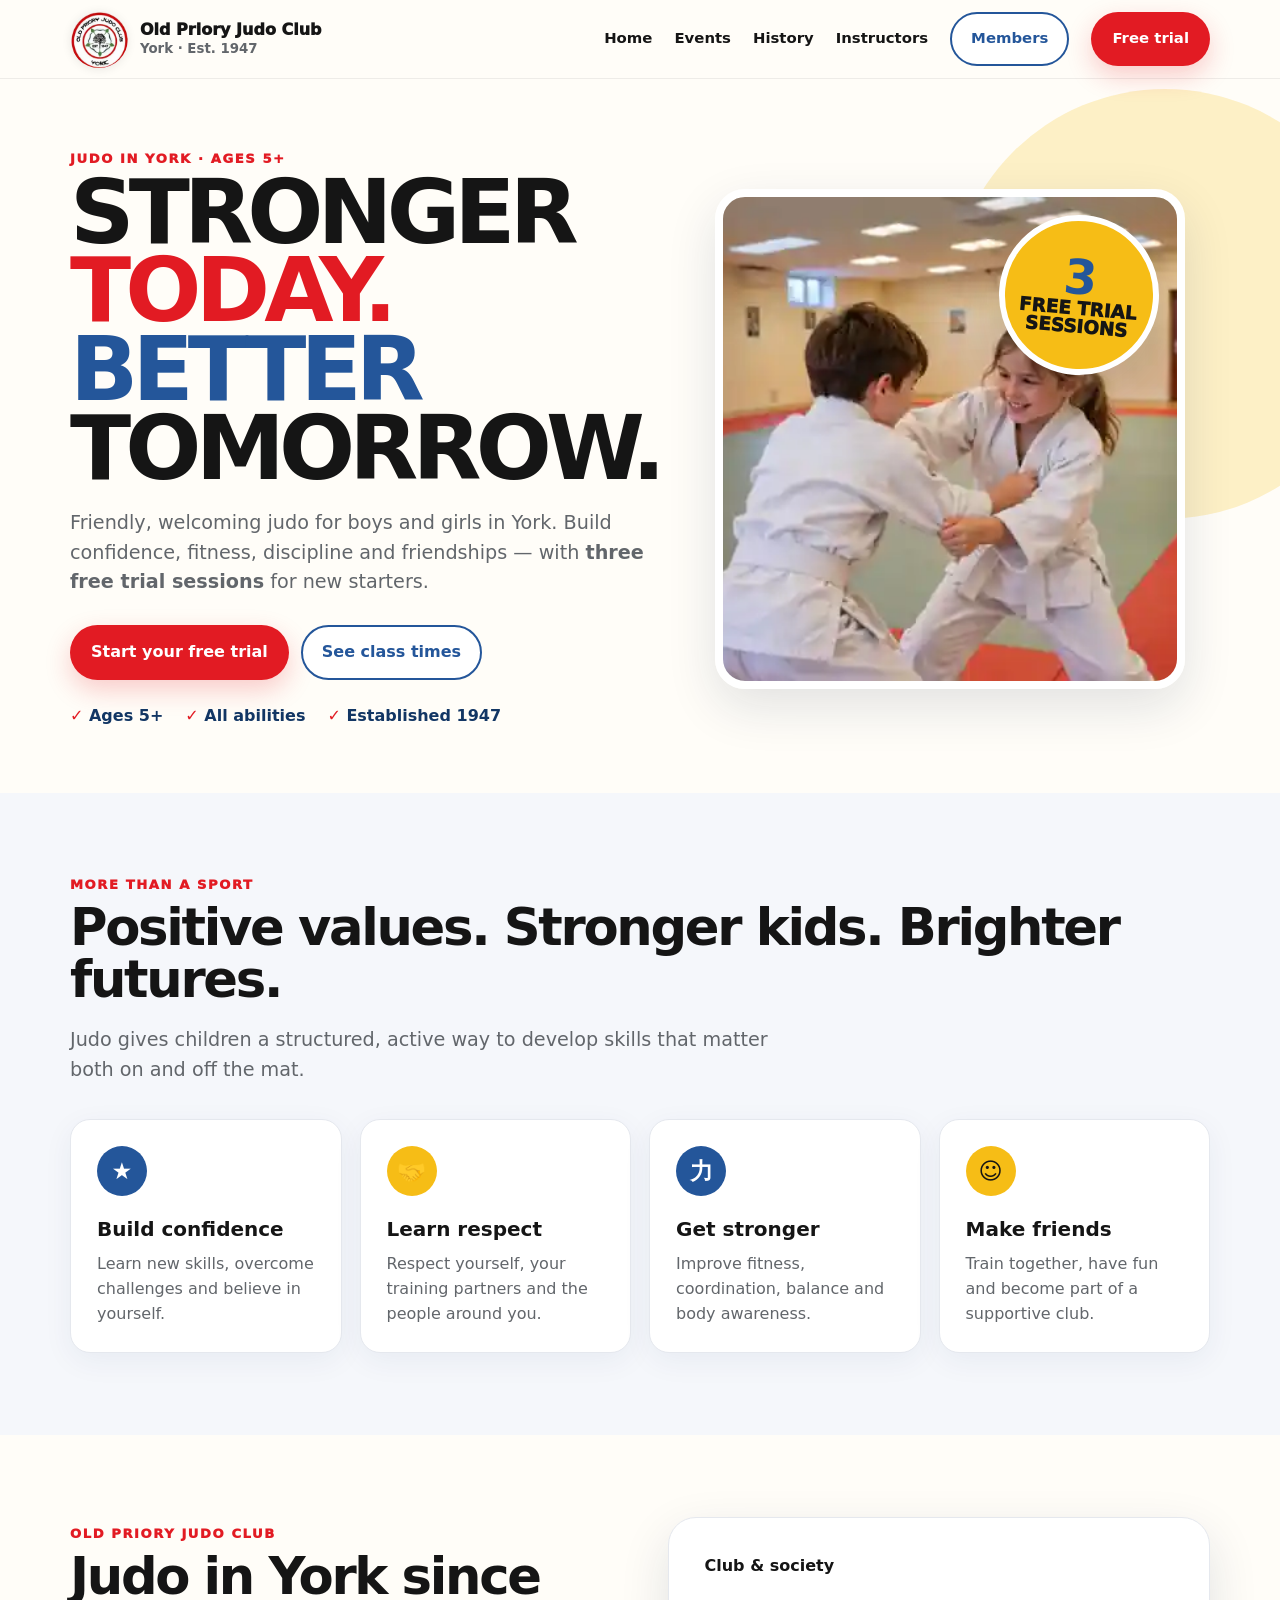
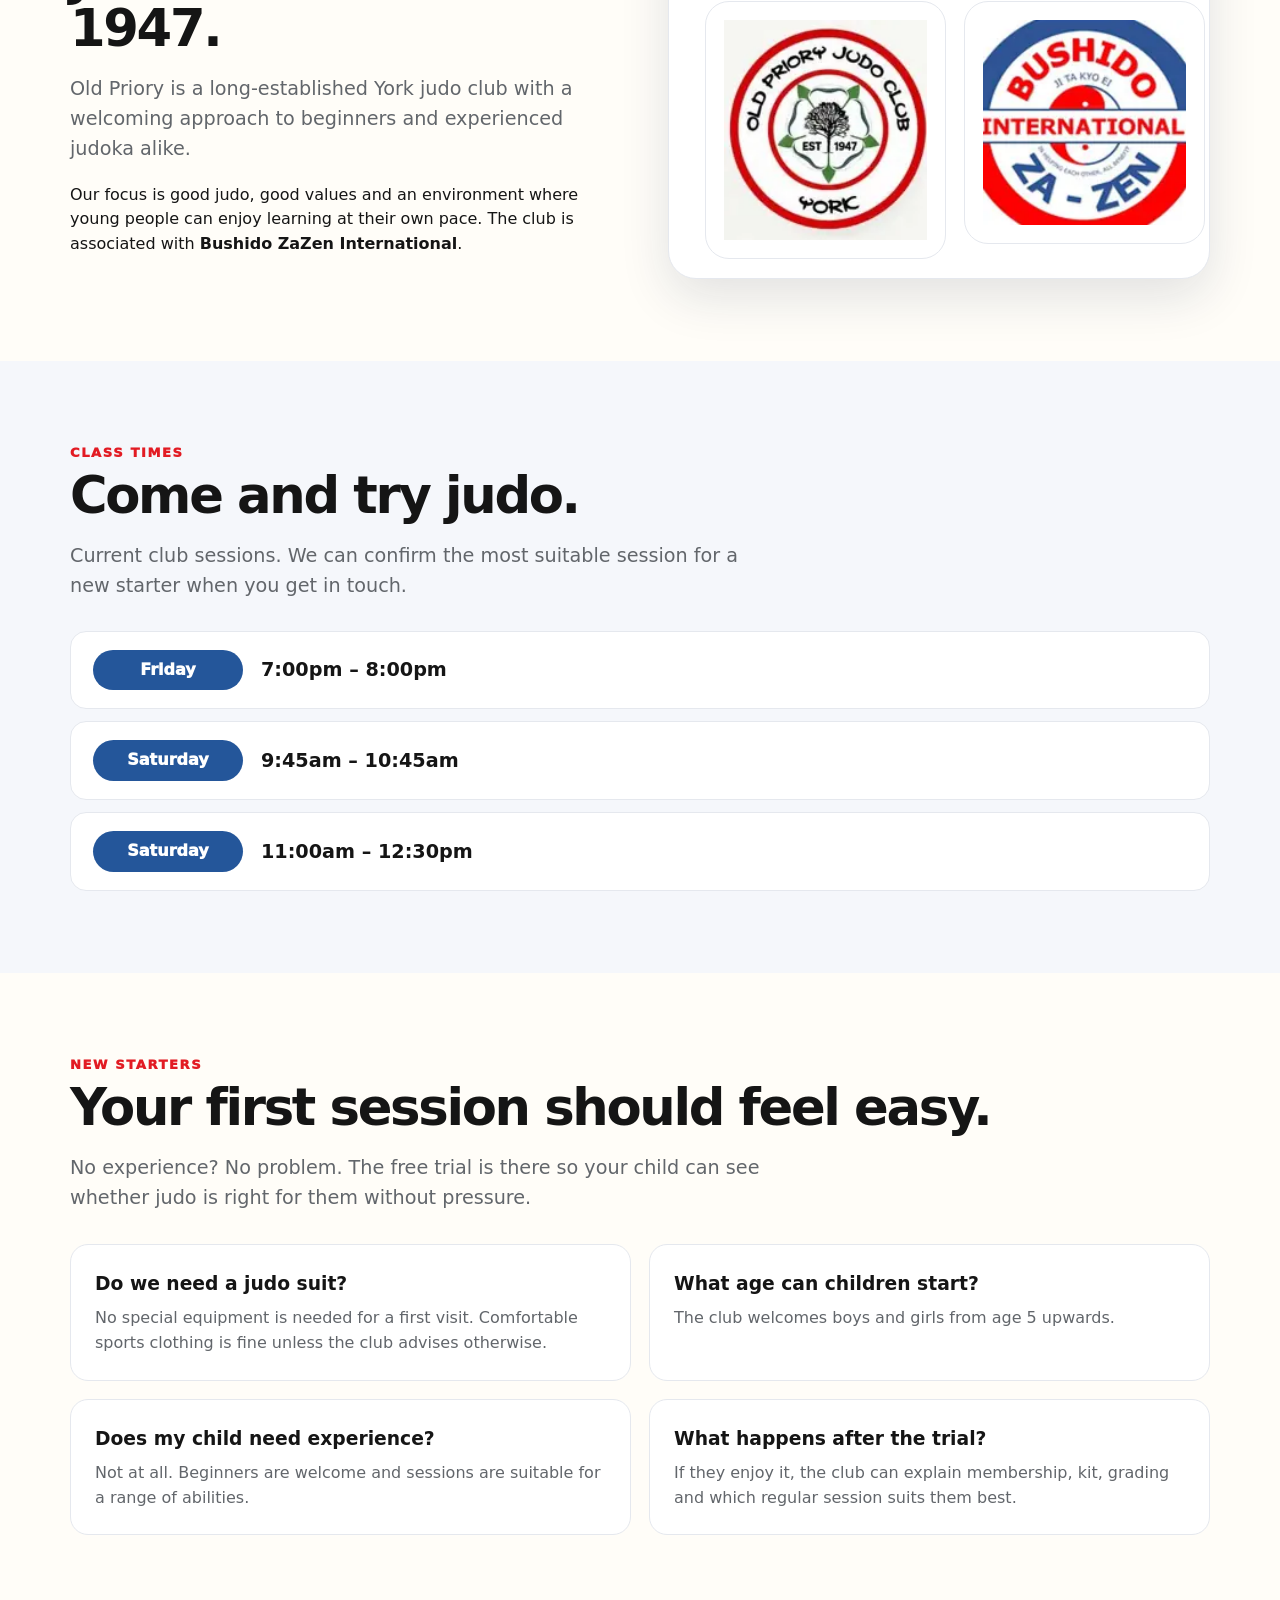
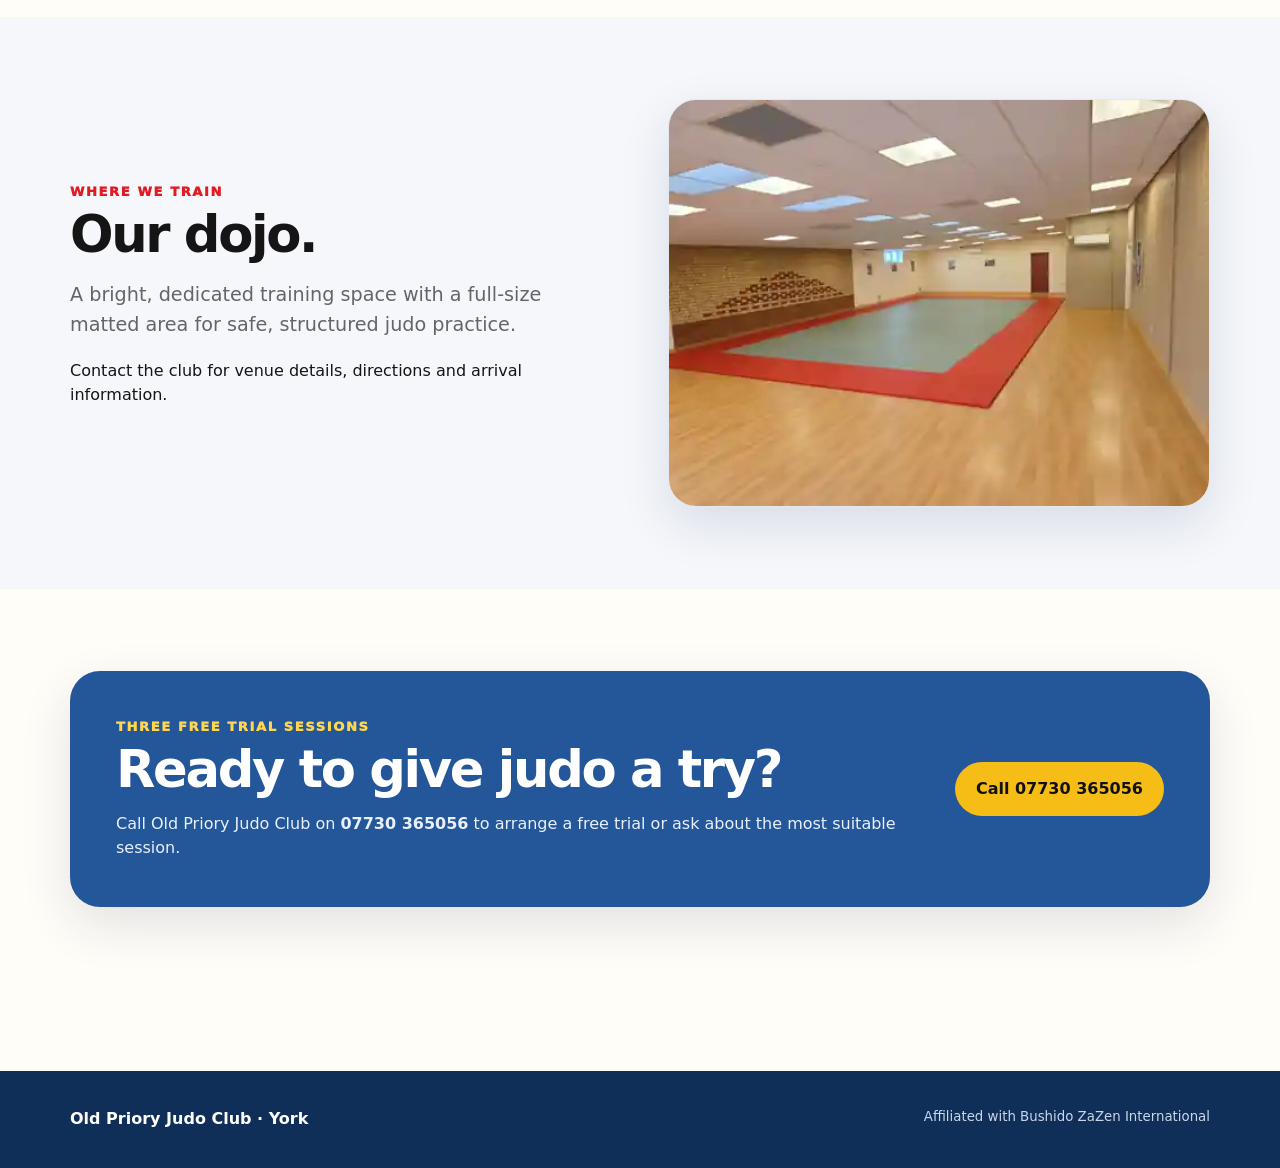
==== index.html @ c2abf25f "Add Members link to site navigation" ====
<!doctype html>
<!-- UAT build trigger -->
<html lang="en">
<head>
  <meta charset="utf-8">
  <meta name="viewport" content="width=device-width,initial-scale=1">
  <title>Old Priory Judo Club York</title>
  <meta name="description" content="Old Priory Judo Club in York. Friendly judo for boys and girls aged 5+, with three free trial sessions for new starters.">
  <link rel="stylesheet" href="assets/site.css">
</head>
<body>
  <nav class="nav">
    <div class="container nav-inner">
      <a class="brand" href="/"><span class="mark"><img src="assets/old-priory-logo.webp" alt="Old Priory Judo Club logo"></span><span>Old Priory Judo Club<small>York · Est. 1947</small></span></a>
      <button class="menu-toggle" type="button" aria-expanded="false" aria-controls="site-menu" aria-label="Open navigation">
        <span></span><span></span><span></span>
      </button>
      <div class="links" id="site-menu">
        <a class="nav-link" href="/">Home</a>
        <a class="nav-link" href="/events.html">Events</a>
        <a class="nav-link" href="/history.html">History</a>
        <a class="nav-link" href="/instructors.html">Instructors</a>
        <a class="btn ghost" href="/members">Members</a>
        <a class="btn red" href="/#contact">Free trial</a>
      </div>
    </div>
  </nav>

  <main id="top">
    <section class="hero">
      <div class="container hero-grid">
        <div>
          <div class="eyebrow">Judo in York · Ages 5+</div>
          <h1>Stronger <span class="red">today.</span><br><span class="blue">Better</span> tomorrow.</h1>
          <p class="lead">Friendly, welcoming judo for boys and girls in York. Build confidence, fitness, discipline and friendships — with <strong>three free trial sessions</strong> for new starters.</p>
          <div class="actions"><a class="btn red" href="/#contact">Start your free trial</a><a class="btn ghost" href="/#classes">See class times</a></div>
          <div class="trust"><span><b>✓</b> Ages 5+</span><span><b>✓</b> All abilities</span><span><b>✓</b> Established 1947</span></div>
        </div>
        <div class="hero-art" role="img" aria-label="Children practising judo in a dojo">
          <div class="free"><div><strong>3</strong><span>FREE TRIAL<br>SESSIONS</span></div></div>
          <div class="judoka one"></div><div class="judoka two"></div><div class="mat"></div>
        </div>
      </div>
    </section>

    <section class="section alt" id="why">
      <div class="container">
        <div class="eyebrow">More than a sport</div><h2>Positive values. Stronger kids. Brighter futures.</h2>
        <p class="lead">Judo gives children a structured, active way to develop skills that matter both on and off the mat.</p>
        <div class="cards">
          <article class="card"><div class="icon">★</div><h3>Build confidence</h3><p>Learn new skills, overcome challenges and believe in yourself.</p></article>
          <article class="card"><div class="icon">🤝</div><h3>Learn respect</h3><p>Respect yourself, your training partners and the people around you.</p></article>
          <article class="card"><div class="icon">力</div><h3>Get stronger</h3><p>Improve fitness, coordination, balance and body awareness.</p></article>
          <article class="card"><div class="icon">☺</div><h3>Make friends</h3><p>Train together, have fun and become part of a supportive club.</p></article>
        </div>
      </div>
    </section>

    <section class="section" id="about">
      <div class="container split">
        <div>
          <div class="eyebrow">Old Priory Judo Club</div><h2>Judo in York since 1947.</h2>
          <p class="lead">Old Priory is a long-established York judo club with a welcoming approach to beginners and experienced judoka alike.</p>
          <p>Our focus is good judo, good values and an environment where young people can enjoy learning at their own pace. The club is associated with <strong>Bushido ZaZen International</strong>.</p>
        </div>
        <div class="brand-panel">
          <strong>Club & society</strong>
          <div class="logo-pair"><div class="logo-card"><img src="assets/old-priory-logo.webp" alt="Old Priory Judo Club logo"></div><div class="logo-card"><img src="assets/bushido-logo.webp" alt="Bushido ZaZen International logo"></div></div>
        </div>
      </div>
    </section>

    <section class="section alt" id="classes">
      <div class="container">
        <div class="eyebrow">Class times</div><h2>Come and try judo.</h2>
        <p class="lead">Current club sessions. We can confirm the most suitable session for a new starter when you get in touch.</p>
        <div class="timetable">
          <div class="row"><div class="day">Friday</div><div class="time">7:00pm – 8:00pm</div></div>
          <div class="row"><div class="day">Saturday</div><div class="time">9:45am – 10:45am</div></div>
          <div class="row"><div class="day">Saturday</div><div class="time">11:00am – 12:30pm</div></div>
        </div>
      </div>
    </section>

    <section class="section" id="new">
      <div class="container">
        <div class="eyebrow">New starters</div><h2>Your first session should feel easy.</h2>
        <p class="lead">No experience? No problem. The free trial is there so your child can see whether judo is right for them without pressure.</p>
        <div class="faq">
          <article><h3>Do we need a judo suit?</h3><p>No special equipment is needed for a first visit. Comfortable sports clothing is fine unless the club advises otherwise.</p></article>
          <article><h3>What age can children start?</h3><p>The club welcomes boys and girls from age 5 upwards.</p></article>
          <article><h3>Does my child need experience?</h3><p>Not at all. Beginners are welcome and sessions are suitable for a range of abilities.</p></article>
          <article><h3>What happens after the trial?</h3><p>If they enjoy it, the club can explain membership, kit, grading and which regular session suits them best.</p></article>
        </div>
      </div>
    </section>

    <section class="section alt" id="venue">
      <div class="container split">
        <div>
          <div class="eyebrow">Where we train</div>
          <h2>Our dojo.</h2>
          <p class="lead">A bright, dedicated training space with a full-size matted area for safe, structured judo practice.</p>
          <p>Contact the club for venue details, directions and arrival information.</p>
        </div>
        <div class="brand-panel" style="padding:0;overflow:hidden">
          <img src="assets/dojo-empty.webp" alt="Old Priory Judo Club dojo" style="width:100%;display:block;aspect-ratio:4/3;object-fit:cover">
        </div>
      </div>
    </section>

    <section class="section" id="contact">
      <div class="container">
        <div class="cta">
          <div><div class="eyebrow" style="color:#ffd64e">Three free trial sessions</div><h2 style="margin-top:.35rem">Ready to give judo a try?</h2><p>Call Old Priory Judo Club on <strong>07730 365056</strong> to arrange a free trial or ask about the most suitable session.</p></div>
          <a class="btn" href="tel:07730365056">Call 07730 365056</a>
        </div>
      </div>
    </section>
  </main>

  <footer><div class="container foot"><strong>Old Priory Judo Club · York</strong><small>Affiliated with Bushido ZaZen International</small></div></footer>
  <script src="assets/site.js"></script>
</body>
</html>
---- assets/site.css ----
:root{
      --red:#e21b23;--blue:#24569a;--yellow:#f6bd16;--ink:#151515;
      --muted:#62666b;--paper:#fffdf8;--soft:#f5f7fb;--line:#e5e8ee;
      --shadow:0 18px 50px rgba(15,34,65,.12);--radius:24px
    }
    *{box-sizing:border-box} html{scroll-behavior:smooth}
    body{margin:0;font-family:Inter,ui-sans-serif,system-ui,-apple-system,BlinkMacSystemFont,"Segoe UI",sans-serif;background:var(--paper);color:var(--ink);line-height:1.55}
    a{color:inherit;text-decoration:none}.container{width:min(1140px,calc(100% - 36px));margin:auto}
    .nav{position:sticky;top:0;z-index:50;background:rgba(255,253,248,.94);backdrop-filter:blur(12px);border-bottom:1px solid rgba(20,20,20,.07)}
    .nav-inner{min-height:78px;display:flex;align-items:center;justify-content:space-between;gap:20px}
    .brand{display:flex;align-items:center;gap:12px;font-weight:950;line-height:1.05}
    .mark{width:58px;height:58px;border-radius:50%;display:grid;place-items:center;background:white;overflow:hidden;box-shadow:0 2px 10px rgba(0,0,0,.08)}.mark img{width:100%;height:100%;object-fit:cover;display:block}
    .brand small{display:block;color:var(--muted);font-weight:700;margin-top:4px}.links{display:flex;gap:22px;align-items:center;font-weight:800;font-size:.93rem}
    .btn{display:inline-flex;align-items:center;justify-content:center;padding:13px 19px;border-radius:999px;font-weight:900;border:2px solid transparent;transition:.2s}
    .btn.red{background:var(--red);color:white;box-shadow:0 10px 26px rgba(226,27,35,.22)}.btn.red:hover{transform:translateY(-2px)}
    .btn.ghost{border-color:var(--blue);color:var(--blue);background:white}
    .hero{padding:70px 0 64px;overflow:hidden;position:relative}.hero:before{content:"";position:absolute;right:-100px;top:10px;width:430px;height:430px;border-radius:50%;background:var(--yellow);opacity:.22}
    .hero-grid{display:grid;grid-template-columns:1.05fr .95fr;gap:55px;align-items:center;position:relative}
    .eyebrow{font-weight:950;text-transform:uppercase;letter-spacing:.12em;color:var(--red);font-size:.82rem}
    h1{font-size:clamp(3.3rem,7vw,6.6rem);line-height:.88;letter-spacing:-.065em;margin:.2rem 0 20px;text-transform:uppercase}
    h1 .red{color:var(--red)}h1 .blue{color:var(--blue)}.lead{font-size:1.2rem;color:var(--muted);max-width:700px}
    .actions{display:flex;gap:12px;flex-wrap:wrap;margin:28px 0 24px}.trust{display:flex;gap:22px;flex-wrap:wrap;font-weight:850;color:#123664}.trust b{color:var(--red)}
    .hero-art{position:relative;min-height:500px;border-radius:30px;background:url("hero-judo.webp") center/cover no-repeat;box-shadow:var(--shadow);border:8px solid white;overflow:hidden}
    
    .mat{display:none}
    .judoka{display:none}
    
    
    
    .free{position:absolute;right:18px;top:18px;width:160px;height:160px;border-radius:50%;background:var(--yellow);border:6px solid white;display:grid;place-items:center;text-align:center;transform:rotate(5deg);font-weight:950;line-height:.95;z-index:4;box-shadow:var(--shadow)}
    .free strong{display:block;font-size:3rem;color:var(--blue)}.free span{display:block;font-size:1.15rem}
    .section{padding:82px 0}.section.alt{background:var(--soft)}h2{font-size:clamp(2rem,4vw,3.5rem);line-height:1.03;margin:.35rem 0 1rem;letter-spacing:-.045em}
    .cards{display:grid;grid-template-columns:repeat(4,1fr);gap:18px;margin-top:34px}.card{background:white;border:1px solid var(--line);border-radius:20px;padding:26px;box-shadow:0 8px 30px rgba(18,54,100,.06)}
    .icon{width:50px;height:50px;border-radius:50%;display:grid;place-items:center;font-size:1.45rem;font-weight:900;margin-bottom:18px}.card:nth-child(odd) .icon{background:var(--blue);color:white}.card:nth-child(even) .icon{background:var(--yellow)}
    .card h3{margin:.1rem 0 .45rem;font-size:1.25rem}.card p{margin:0;color:var(--muted)}
    .split{display:grid;grid-template-columns:1fr 1fr;gap:55px;align-items:center}.brand-panel{background:white;border-radius:28px;padding:36px;box-shadow:var(--shadow);border:1px solid var(--line)}
    .logo-pair{display:grid;grid-template-columns:1fr 1fr;gap:18px;margin-top:22px}.logo-card{aspect-ratio:1;border-radius:24px;display:grid;place-items:center;background:white;border:1px solid var(--line);padding:18px}.logo-card img{width:100%;height:100%;object-fit:contain;display:block}
    .timetable{display:grid;gap:12px;margin-top:30px}.row{display:grid;grid-template-columns:150px 1fr;gap:18px;align-items:center;padding:18px 22px;background:white;border:1px solid var(--line);border-radius:16px}.day{background:var(--blue);color:white;border-radius:999px;padding:8px 14px;text-align:center;font-weight:950}.time{font-size:1.2rem;font-weight:900}
    .faq{display:grid;grid-template-columns:1fr 1fr;gap:18px;margin-top:32px}.faq article{background:white;border:1px solid var(--line);border-radius:18px;padding:24px}.faq h3{margin:0 0 8px}.faq p{margin:0;color:var(--muted)}
    .cta{background:var(--blue);color:white;border-radius:30px;padding:46px;display:grid;grid-template-columns:1fr auto;align-items:center;gap:30px;box-shadow:var(--shadow)}.cta p{color:#e9f0fb;margin-bottom:0}.cta .btn{background:var(--yellow);color:#111}
    footer{padding:36px 0;background:#102f58;color:white;margin-top:82px}.foot{display:flex;justify-content:space-between;gap:24px;flex-wrap:wrap}.foot small{color:#c9d7eb}
    @media(max-width:900px){
  .hero-grid,.split{grid-template-columns:1fr}.hero-art{min-height:430px}.cards{grid-template-columns:1fr 1fr}.cta{grid-template-columns:1fr}.logo-pair{max-width:520px}
}
    @media(max-width:560px){.container{width:min(100% - 24px,1140px)}.brand span{font-size:.9rem}.mark{width:50px;height:50px}.links .btn{padding:10px 13px}.hero{padding-top:44px}.hero-art{min-height:355px}.free{width:125px;height:125px}.free strong{font-size:2.3rem}.free span{font-size:.9rem}.cards,.faq{grid-template-columns:1fr}.row{grid-template-columns:1fr;gap:10px}.day{width:max-content}.section{padding:62px 0}.cta{padding:30px}}

.page-hero{padding:72px 0 54px;background:var(--soft);border-bottom:1px solid var(--line)}
.page-hero h1{font-size:clamp(2.8rem,6vw,5.4rem);margin:.25rem 0 16px}
.page-content{padding:72px 0}
.nav-link.active{color:var(--red)}

.menu-toggle{display:none;width:46px;height:46px;border:0;border-radius:14px;background:var(--soft);padding:11px;cursor:pointer}
.menu-toggle span{display:block;height:3px;background:var(--blue);border-radius:3px;margin:4px 0;transition:.2s}
.page-card{background:white;border:1px solid var(--line);border-radius:22px;padding:30px;box-shadow:0 8px 30px rgba(18,54,100,.06)}
.placeholder-grid{display:grid;grid-template-columns:repeat(3,1fr);gap:18px;margin-top:30px}
.placeholder-grid h3{margin-top:0}.placeholder-grid p{color:var(--muted);margin-bottom:0}
@media(max-width:900px){
  .nav-inner{position:relative}
  .menu-toggle{display:block;flex:0 0 auto}
  .links{display:none;position:absolute;left:0;right:0;top:calc(100% + 1px);background:var(--paper);border-bottom:1px solid var(--line);box-shadow:0 18px 30px rgba(15,34,65,.12);padding:18px;flex-direction:column;align-items:stretch;gap:4px}
  .links.open{display:flex}
  .links .nav-link{padding:13px 8px;border-radius:12px}
  .links .nav-link:hover{background:var(--soft)}
  .links .btn{margin-top:8px}
  .placeholder-grid{grid-template-columns:1fr}
}

.calendar-section{margin-bottom:64px}
.calendar-section:last-child{margin-bottom:0}
.section-heading{display:grid;grid-template-columns:1fr minmax(260px,420px);gap:30px;align-items:end;margin-bottom:24px}
.section-heading h2{margin-bottom:0}
.section-heading>p{margin:0;color:var(--muted)}
.event-list{display:grid;gap:14px}
.event-card{display:grid;grid-template-columns:190px 1fr;gap:22px;align-items:start;background:white;border:1px solid var(--line);border-radius:20px;padding:22px 24px;box-shadow:0 8px 30px rgba(18,54,100,.06);border-left:7px solid var(--blue)}
.event-card.closure{border-left-color:var(--red);background:#fffafa}
.event-date{font-weight:950;color:var(--blue);text-transform:uppercase;letter-spacing:.04em}
.event-card.closure .event-date{color:var(--red)}
.event-body h3{margin:0 0 4px;font-size:1.2rem}
.event-body p{margin:8px 0 0;color:var(--muted)}
.event-meta{font-weight:800;color:#4f5965;font-size:.94rem}
.empty-state{padding:24px;border:1px dashed #cbd2dc;border-radius:18px;color:var(--muted);background:white}
.closures-section{padding-top:10px}
@media(max-width:700px){
  .section-heading{grid-template-columns:1fr;gap:10px}
  .event-card{grid-template-columns:1fr;gap:8px}
}

.uat-banner{position:sticky;top:0;z-index:100;min-height:34px;display:flex;align-items:center;justify-content:center;gap:10px;padding:6px 14px;background:#111;color:white;font-size:.82rem;letter-spacing:.02em;text-align:center}
.uat-banner strong{display:inline-block;background:var(--yellow);color:#111;border-radius:999px;padding:2px 8px;font-size:.74rem;letter-spacing:.08em}
.uat-mode .nav{top:34px}
@media(max-width:560px){
  .uat-banner{font-size:.75rem}
}

.auth-wrap{max-width:620px}
.auth-card{display:grid;gap:18px}
.auth-card label{display:grid;gap:7px;font-weight:850}
.auth-card input{width:100%;padding:13px 14px;border:1px solid var(--line);border-radius:12px;background:white;color:var(--ink);font:inherit}
.auth-card input:focus{outline:3px solid rgba(36,86,154,.15);border-color:var(--blue)}
.member-actions{display:flex;gap:12px;align-items:center;flex-wrap:wrap;margin-top:28px}
.member-actions form{margin:0}

.admin-heading{display:flex;justify-content:space-between;gap:20px;align-items:end;flex-wrap:wrap;margin-bottom:28px}
.admin-heading h2{margin-bottom:0}
.import-card{margin-bottom:30px}
.import-card h3{margin-top:0}
.admin-calendar-section{margin:42px 0}
.admin-calendar-section>h3{font-size:1.5rem;margin:0 0 16px}
.admin-calendar-list{display:grid;gap:14px;margin-top:16px}
.admin-calendar-row{display:grid;grid-template-columns:150px 1.2fr 1fr 1.6fr auto auto;gap:12px;align-items:end;background:white;border:1px solid var(--line);border-radius:18px;padding:18px}
.admin-calendar-row.new-row{background:var(--soft)}
.admin-calendar-row label{display:grid;gap:6px;font-weight:800;font-size:.9rem}
.admin-calendar-row input[type="text"],.admin-calendar-row input[type="date"],.admin-calendar-row textarea{width:100%;padding:10px 11px;border:1px solid var(--line);border-radius:10px;background:white;color:var(--ink);font:inherit}
.admin-calendar-row textarea{resize:vertical;min-height:46px}
.admin-calendar-row input:focus,.admin-calendar-row textarea:focus{outline:3px solid rgba(36,86,154,.15);border-color:var(--blue)}
.admin-calendar-row .check-label{display:flex;align-items:center;gap:8px;padding-bottom:11px;white-space:nowrap}
.admin-calendar-row .check-label input{width:auto}
.admin-row-actions{display:flex;gap:8px;align-items:center}
.btn.danger{border:2px solid var(--red);color:var(--red);background:white}
.wide-field{grid-column:auto}
@media(max-width:1000px){
  .admin-calendar-row{grid-template-columns:1fr 1fr}
  .admin-calendar-row .wide-field{grid-column:1/-1}
  .admin-row-actions{grid-column:1/-1}
}
@media(max-width:620px){
  .admin-calendar-row{grid-template-columns:1fr}
  .admin-calendar-row .wide-field,.admin-row-actions{grid-column:auto}
}

.admin-heading-actions{display:flex;gap:10px;flex-wrap:wrap}
.auth-note{margin:0;color:var(--muted);font-size:.92rem}
.member-invite-form{display:grid;grid-template-columns:1fr 1.2fr 180px auto;gap:14px;align-items:end}
.member-invite-form label{display:grid;gap:6px;font-weight:800;font-size:.9rem}
.member-invite-form input,.member-invite-form select{width:100%;padding:11px 12px;border:1px solid var(--line);border-radius:10px;background:white;color:var(--ink);font:inherit}
.member-admin-list{display:grid;gap:12px}
.member-admin-row{display:grid;grid-template-columns:minmax(240px,1fr) auto auto;gap:16px;align-items:center;background:white;border:1px solid var(--line);border-radius:18px;padding:18px 20px}
.member-admin-row.pending{background:#fffdf5}
.member-admin-row>div:first-child{display:grid;gap:2px}
.member-admin-row>div:first-child span,.member-admin-meta{color:var(--muted);font-size:.92rem}
.member-badges,.member-admin-actions{display:flex;gap:8px;align-items:center;flex-wrap:wrap}
.member-admin-actions form{margin:0}
.status-badge{display:inline-flex;align-items:center;border-radius:999px;padding:5px 9px;background:var(--soft);font-size:.8rem;font-weight:900;text-transform:capitalize}
.status-badge.active{background:#edf8ef;color:#246b31}
.status-badge.inactive{background:#fff0f0;color:#9a2026}
.status-badge.pending{background:#fff4cb;color:#735400}
.copy-link{font-family:ui-monospace,SFMono-Regular,Consolas,monospace}
@media(max-width:900px){
  .member-invite-form{grid-template-columns:1fr 1fr}
  .member-admin-row{grid-template-columns:1fr}
}
@media(max-width:560px){
  .member-invite-form{grid-template-columns:1fr}
}
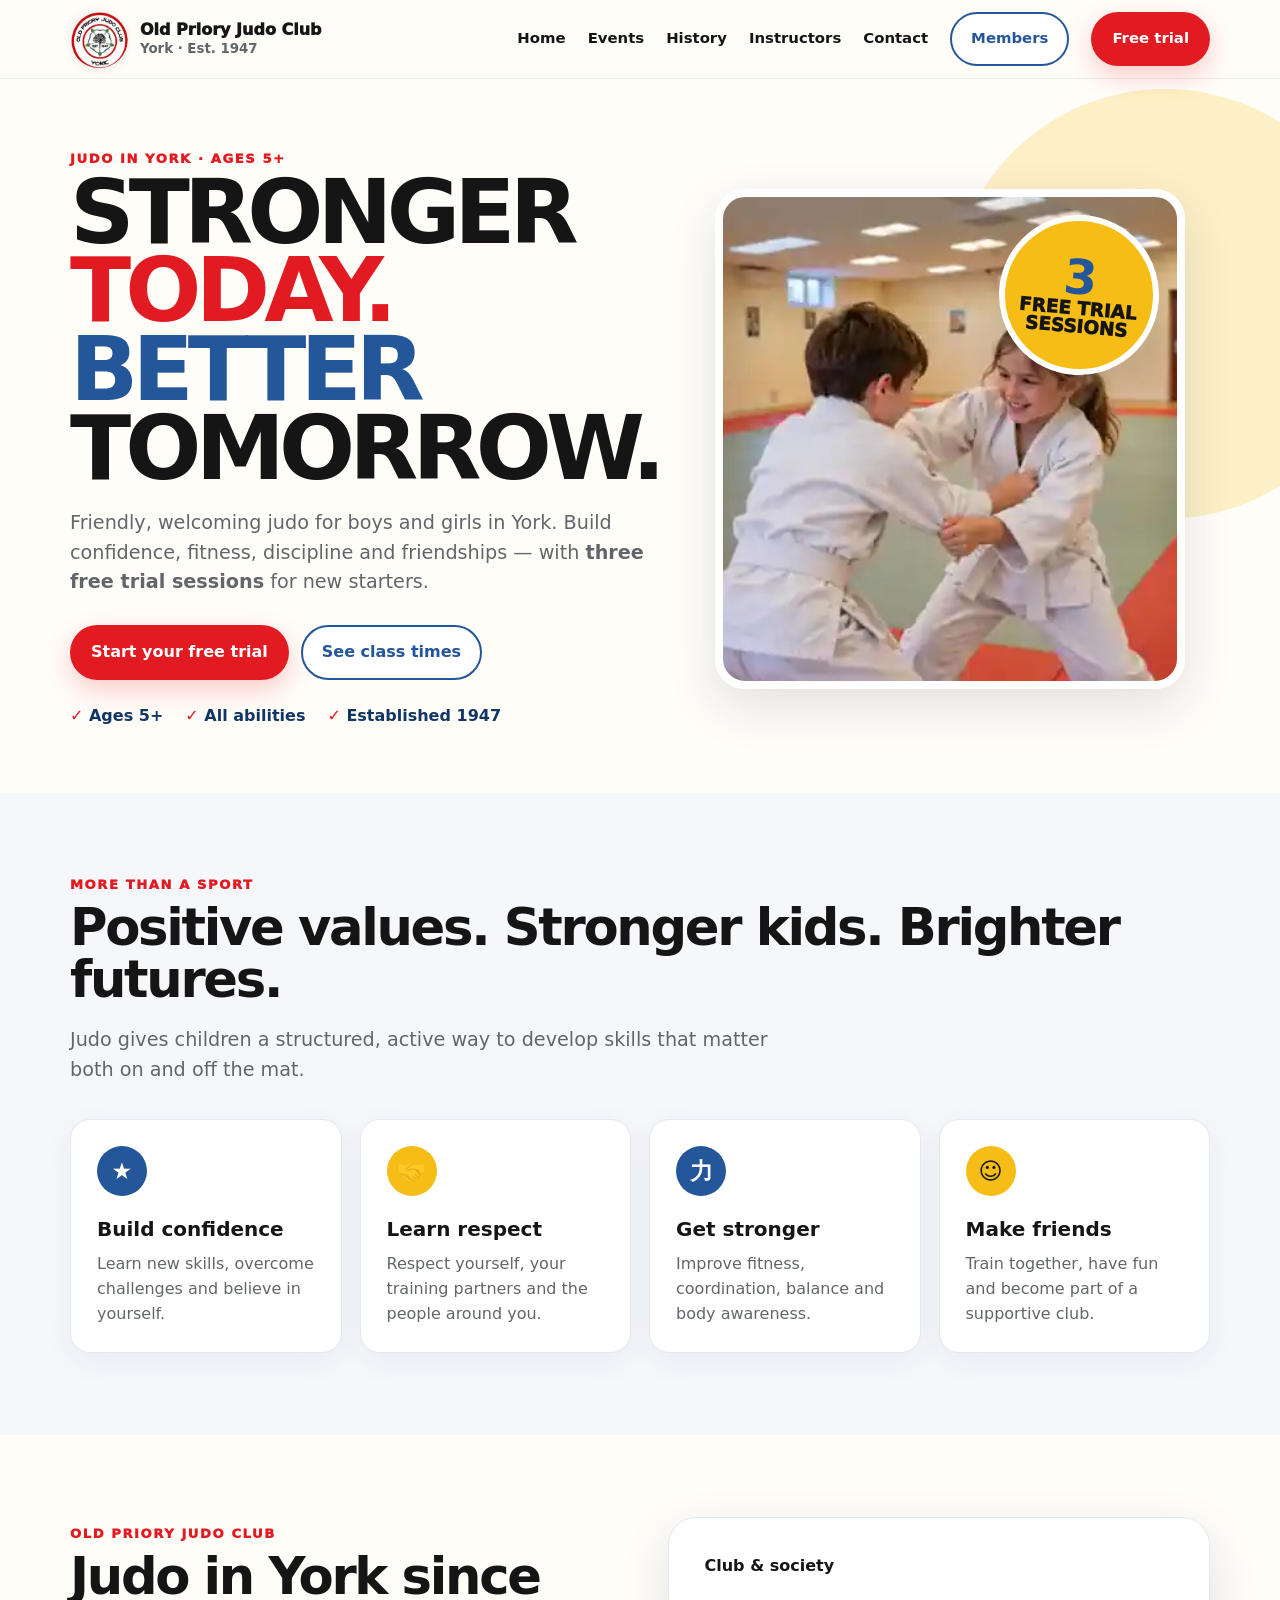
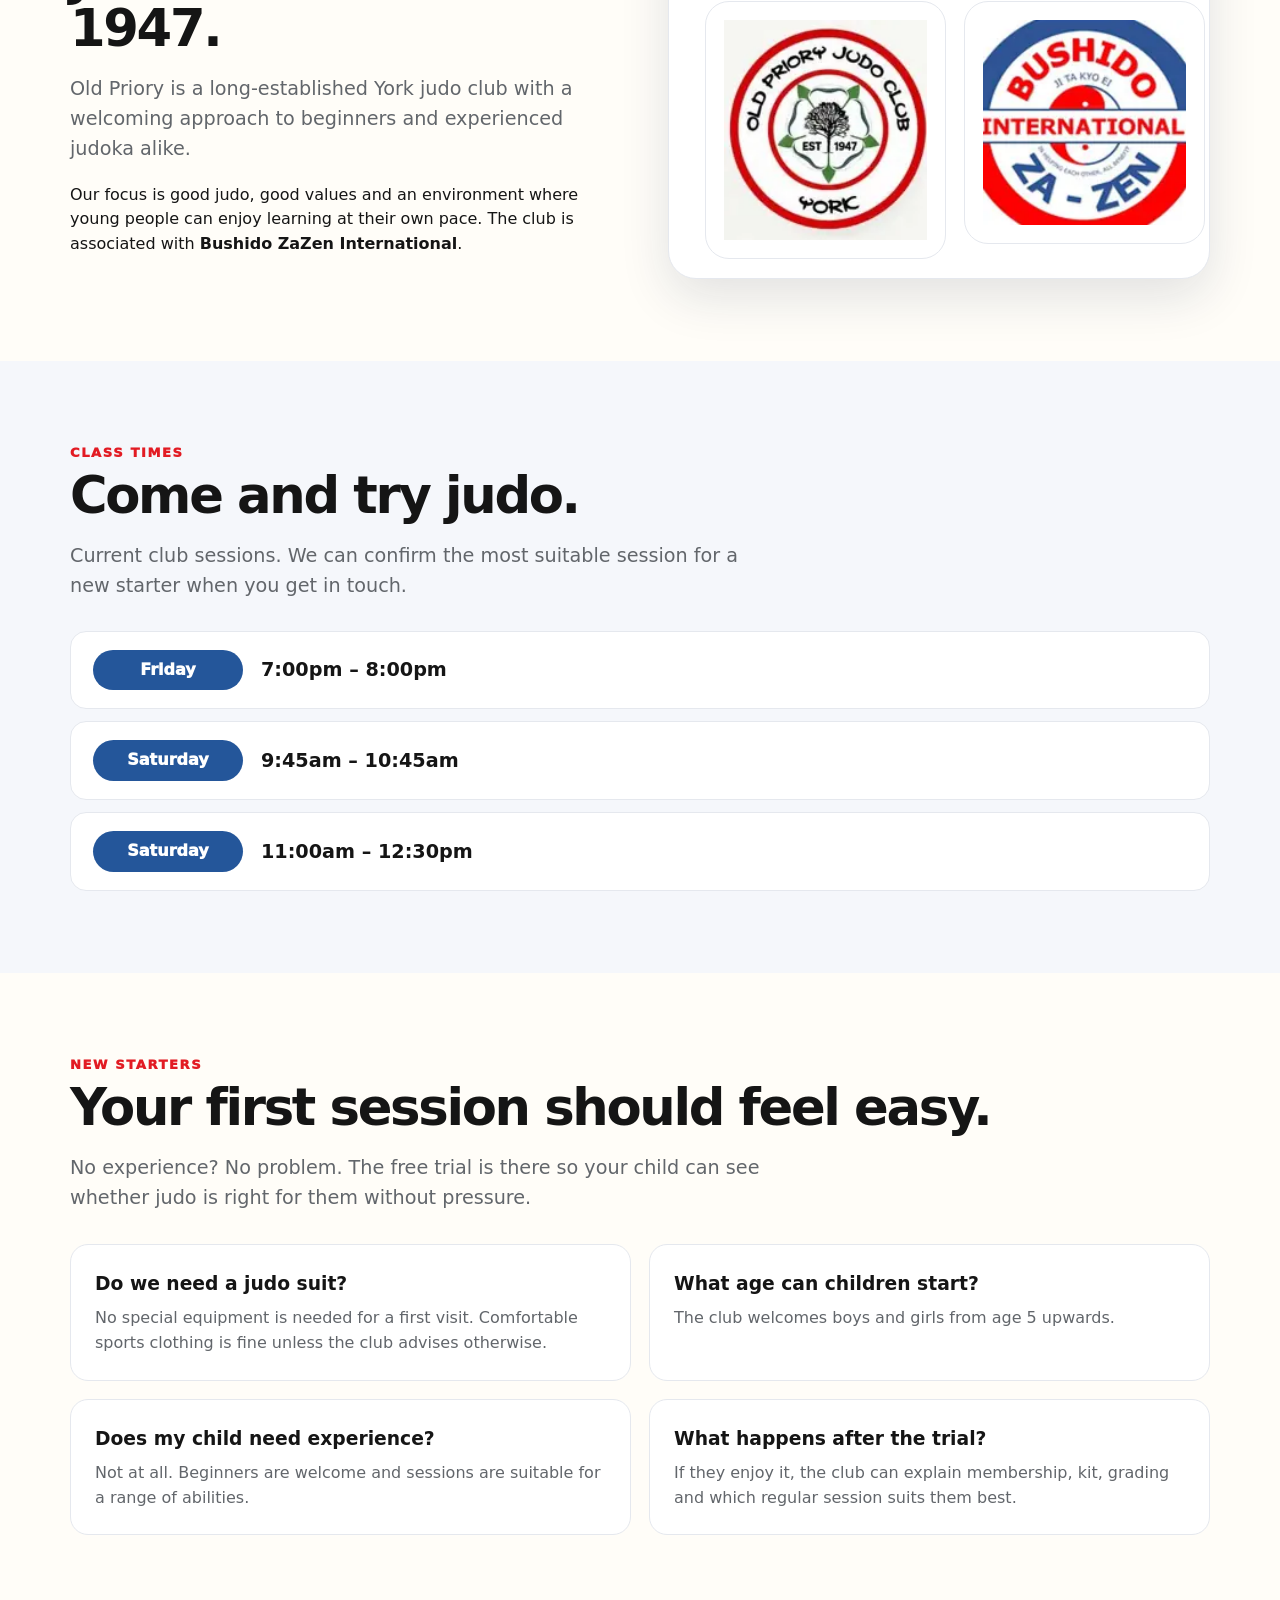
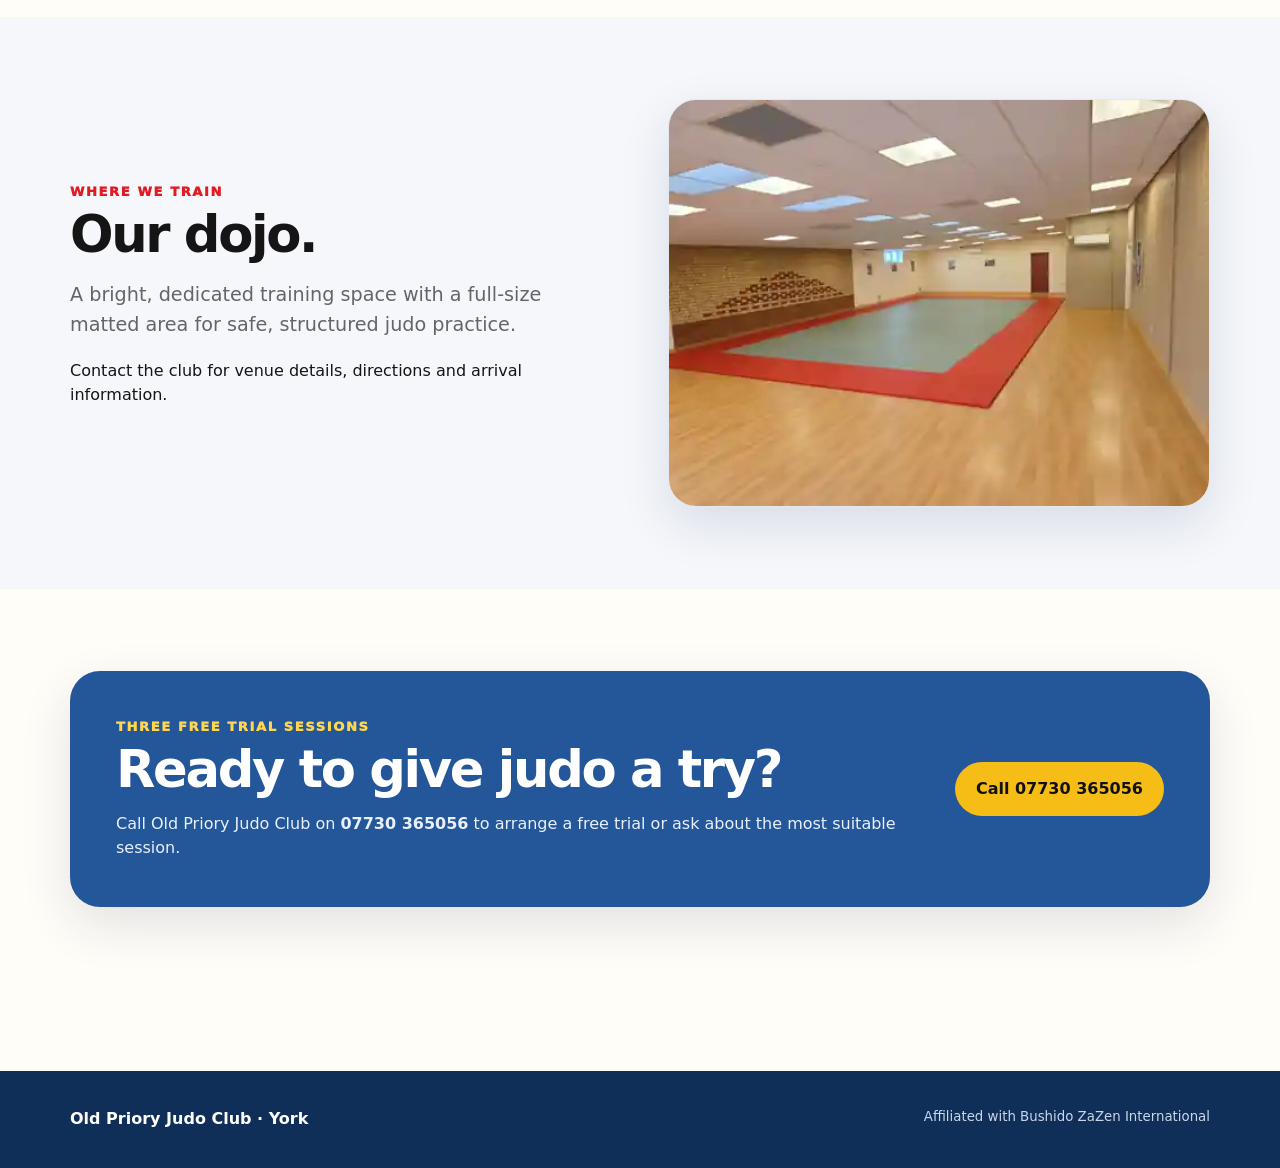
==== commit e8782e71: "Add Contact to public navigation" ====
--- a/index.html
+++ b/index.html
@@ -20,6 +20,7 @@
         <a class="nav-link" href="/events.html">Events</a>
         <a class="nav-link" href="/history.html">History</a>
         <a class="nav-link" href="/instructors.html">Instructors</a>
+        <a class="nav-link" href="/contact.html">Contact</a>
         <a class="btn ghost" href="/members">Members</a>
         <a class="btn red" href="/#contact">Free trial</a>
       </div>
--- a/assets/site.css
+++ b/assets/site.css
@@ -152,3 +152,60 @@
 @media(max-width:560px){
   .member-invite-form{grid-template-columns:1fr}
 }
+
+
+.admin-hero{padding-bottom:46px}
+.admin-dashboard-grid{display:grid;grid-template-columns:repeat(3,1fr);gap:20px}
+.admin-dashboard-card{display:flex;flex-direction:column;min-height:330px;background:white;border:1px solid var(--line);border-radius:24px;padding:28px;box-shadow:0 10px 34px rgba(18,54,100,.07);transition:.18s}
+a.admin-dashboard-card:hover{transform:translateY(-3px);box-shadow:0 16px 42px rgba(18,54,100,.12);border-color:#cbd6e6}
+.admin-dashboard-card h2{font-size:1.8rem;margin:.3rem 0 .8rem}
+.admin-dashboard-card p{color:var(--muted);margin:0 0 22px}
+.admin-card-icon{font-size:2rem;margin-bottom:18px}
+.admin-card-stats{margin-top:auto;padding-top:18px;border-top:1px solid var(--line);color:var(--muted);font-size:.92rem}
+.admin-card-stats strong{color:var(--ink)}
+.admin-card-link{margin-top:18px;font-weight:900;color:var(--blue)}
+.disabled-card{background:var(--soft);box-shadow:none}
+.admin-dashboard-actions{margin-top:30px}
+
+.admin-management-section{margin:52px 0}
+.admin-section-title{display:flex;align-items:end;justify-content:space-between;gap:18px;margin-bottom:14px}
+.admin-section-title h2{margin-bottom:0}
+.admin-add-panel{margin:0 0 18px}
+.admin-add-panel>summary{list-style:none;width:max-content;cursor:pointer}
+.admin-add-panel>summary::-webkit-details-marker{display:none}
+.admin-add-panel[open]>summary{margin-bottom:14px}
+.admin-simple-list{display:grid;gap:10px}
+.admin-list-item{background:white;border:1px solid var(--line);border-radius:16px;overflow:hidden}
+.admin-list-item.closure-item{border-left:5px solid var(--red)}
+.admin-list-item>summary{display:grid;grid-template-columns:150px minmax(220px,1fr) auto auto;gap:16px;align-items:center;padding:18px 20px;cursor:pointer;list-style:none}
+.admin-list-item>summary::-webkit-details-marker{display:none}
+.admin-list-item[open]>summary{background:var(--soft);border-bottom:1px solid var(--line)}
+.admin-list-date{font-weight:900;color:var(--blue)}
+.closure-item .admin-list-date{color:var(--red)}
+.admin-list-main{display:grid;gap:2px}
+.admin-list-main span{color:var(--muted);font-size:.92rem}
+.admin-edit-label{font-weight:900;color:var(--blue);font-size:.9rem}
+.admin-edit-form{display:grid;grid-template-columns:170px 1fr 1fr;gap:14px;padding:20px}
+.admin-edit-form.add-form{background:var(--soft);border:1px solid var(--line);border-radius:16px}
+.admin-edit-form label{display:grid;gap:6px;font-weight:800;font-size:.9rem}
+.admin-edit-form input[type="text"],.admin-edit-form input[type="date"],.admin-edit-form textarea{width:100%;padding:11px 12px;border:1px solid var(--line);border-radius:10px;background:white;color:var(--ink);font:inherit}
+.admin-edit-form textarea{resize:vertical}
+.admin-edit-form input:focus,.admin-edit-form textarea:focus{outline:3px solid rgba(36,86,154,.15);border-color:var(--blue)}
+.admin-form-wide{grid-column:1/-1}
+.admin-edit-form .check-label{display:flex;align-items:center;gap:8px}
+.admin-edit-form .check-label input{width:auto}
+.admin-edit-form .admin-row-actions{grid-column:1/-1}
+@media(max-width:900px){
+  .admin-dashboard-grid{grid-template-columns:1fr}
+  .admin-dashboard-card{min-height:0}
+  .admin-list-item>summary{grid-template-columns:120px 1fr auto}
+  .admin-list-item>summary .status-badge{display:none}
+  .admin-edit-form{grid-template-columns:1fr 1fr}
+  .admin-form-wide,.admin-edit-form .admin-row-actions{grid-column:1/-1}
+}
+@media(max-width:600px){
+  .admin-list-item>summary{grid-template-columns:1fr auto}
+  .admin-list-date{grid-column:1/-1}
+  .admin-edit-form{grid-template-columns:1fr}
+  .admin-form-wide,.admin-edit-form .admin-row-actions{grid-column:auto}
+}
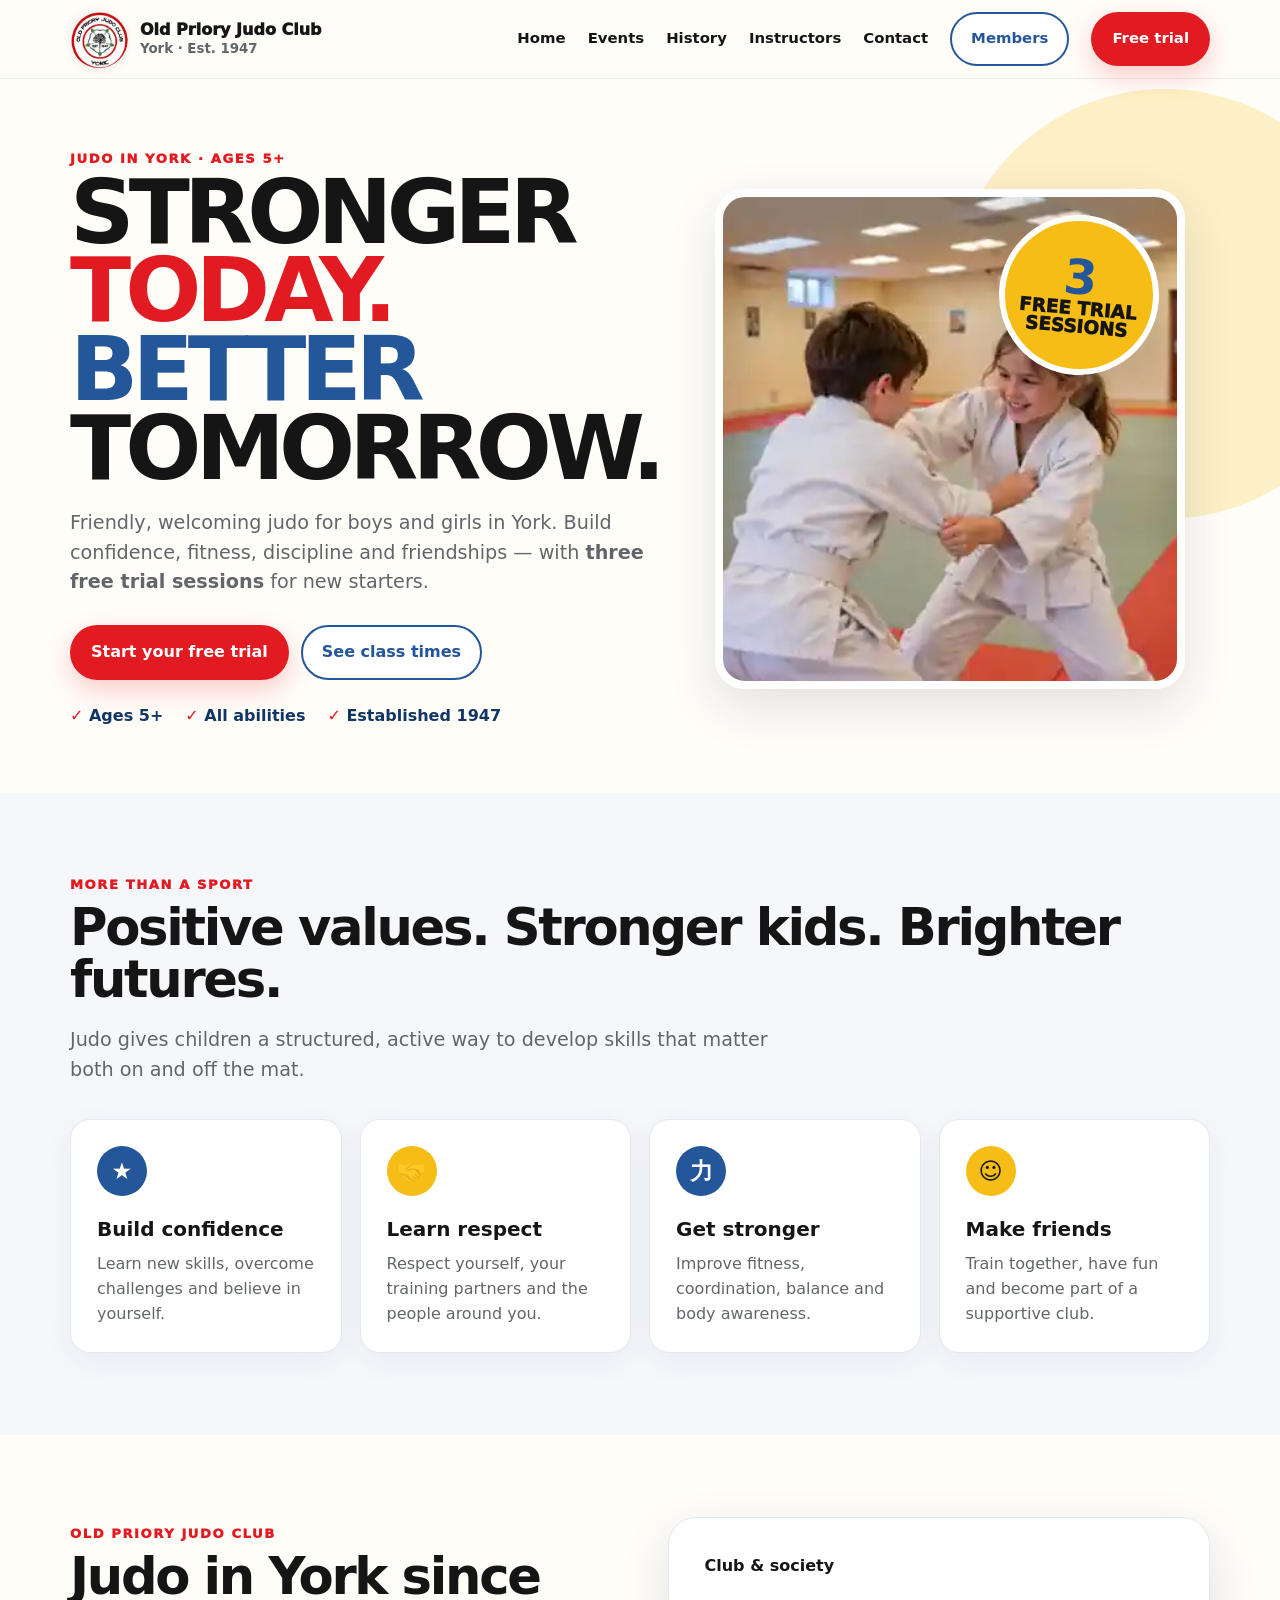
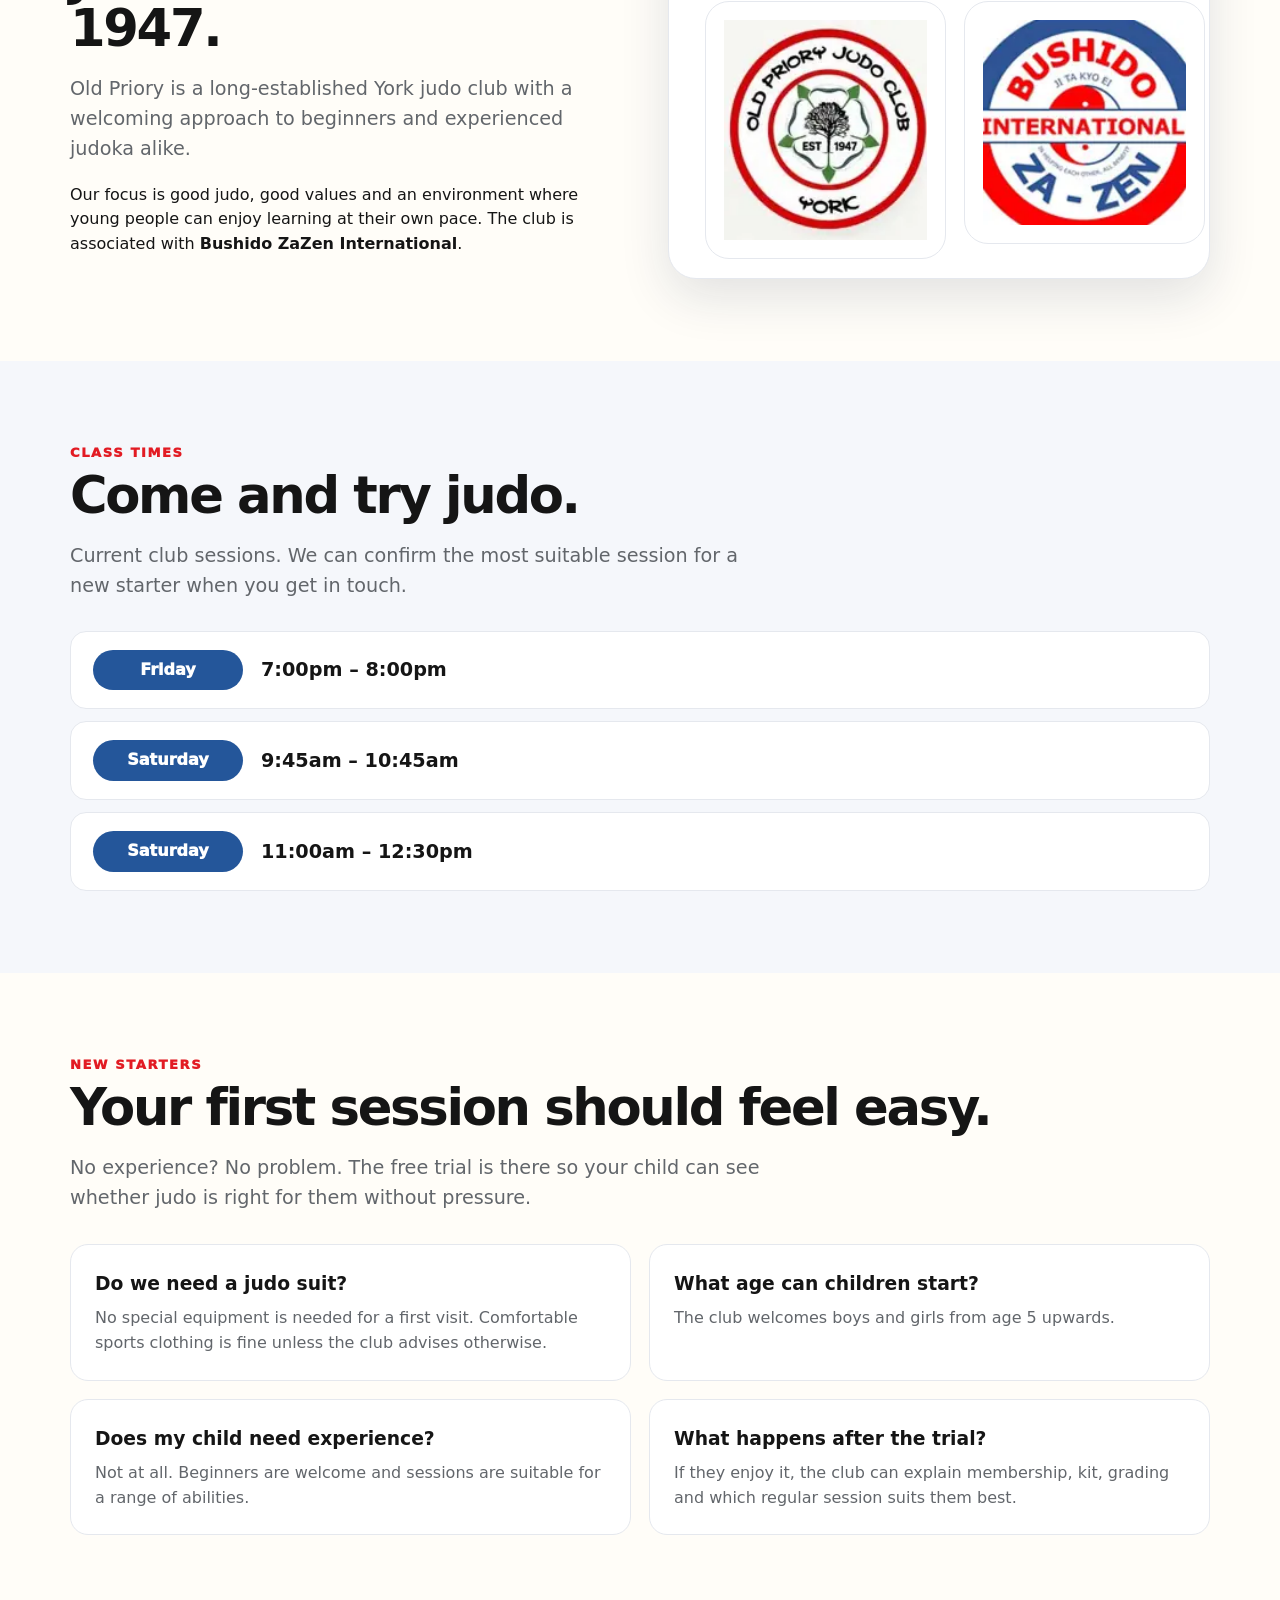
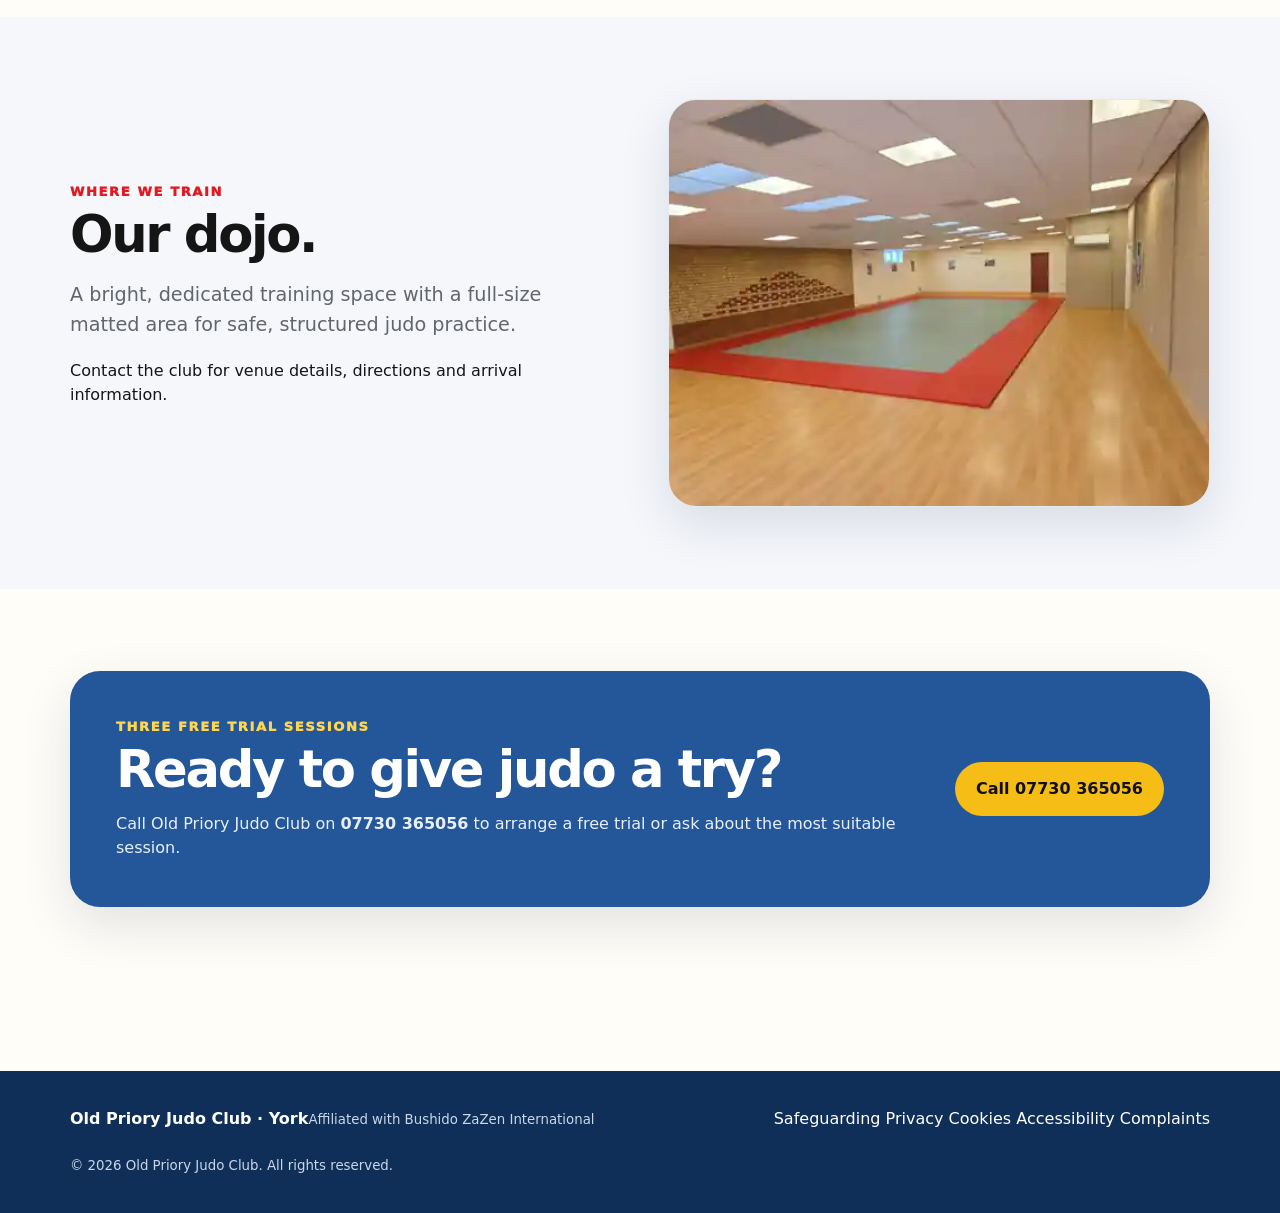
==== commit 6ab219a3: "Add policy links and copyright footer" ====
--- a/index.html
+++ b/index.html
@@ -120,7 +120,19 @@
     </section>
   </main>
 
-  <footer><div class="container foot"><strong>Old Priory Judo Club · York</strong><small>Affiliated with Bushido ZaZen International</small></div></footer>
+  <footer>
+    <div class="container foot foot-expanded">
+      <div class="foot-brand"><strong>Old Priory Judo Club · York</strong><small>Affiliated with Bushido ZaZen International</small></div>
+      <nav class="foot-links" aria-label="Policies">
+        <a href="/policies.html#safeguarding">Safeguarding</a>
+        <a href="/policies.html#privacy">Privacy</a>
+        <a href="/policies.html#cookies">Cookies</a>
+        <a href="/policies.html#accessibility">Accessibility</a>
+        <a href="/policies.html#complaints">Complaints</a>
+      </nav>
+      <small class="foot-copy">© 2026 Old Priory Judo Club. All rights reserved.</small>
+    </div>
+  </footer>
   <script src="assets/site.js"></script>
 </body>
 </html>
--- a/assets/site.css
+++ b/assets/site.css
@@ -209,3 +209,29 @@
   .admin-edit-form{grid-template-columns:1fr}
   .admin-form-wide,.admin-edit-form .admin-row-actions{grid-column:auto}
 }
+
+.contact-layout{display:grid;grid-template-columns:.9fr 1.1fr;gap:34px;align-items:start}
+.contact-details h2{margin-bottom:12px}
+.contact-card-stack{display:grid;gap:14px;margin-top:28px}
+.contact-info-card{display:grid;grid-template-columns:48px 1fr;gap:14px;align-items:center;padding:20px}
+.contact-icon{font-size:1.6rem}
+.contact-info-card div{display:grid;gap:2px}
+.contact-info-card small{color:var(--muted);font-weight:800}
+.contact-info-card strong{font-size:1.08rem}
+.contact-info-card span:not(.contact-icon){color:var(--muted);font-size:.92rem}
+.contact-form{display:grid;gap:18px}
+.contact-form h2{margin:0}
+.contact-form>p{margin:0;color:var(--muted)}
+.contact-form label{display:grid;gap:7px;font-weight:850}
+.contact-form input,.contact-form select,.contact-form textarea{width:100%;padding:12px 13px;border:1px solid var(--line);border-radius:11px;background:white;color:var(--ink);font:inherit}
+.contact-form textarea{resize:vertical}
+.contact-form input:focus,.contact-form select:focus,.contact-form textarea:focus{outline:3px solid rgba(36,86,154,.15);border-color:var(--blue)}
+.form-pair{display:grid;grid-template-columns:1fr 1fr;gap:14px}
+.optional{font-weight:600;color:var(--muted)}
+.anti-spam-note{display:grid;gap:2px;padding:13px 15px;border-radius:12px;background:var(--soft);border:1px solid var(--line);font-size:.9rem}
+.anti-spam-note span,.form-footnote{color:var(--muted)}
+.contact-honeypot{position:absolute;left:-9999px;width:1px;height:1px;overflow:hidden}
+@media(max-width:850px){.contact-layout{grid-template-columns:1fr}.form-pair{grid-template-columns:1fr}}
+
+.contact-map{overflow:hidden;border:1px solid var(--line);border-radius:20px;box-shadow:0 8px 30px rgba(18,54,100,.06);background:white}
+.contact-map iframe{display:block;width:100%;height:320px;border:0}
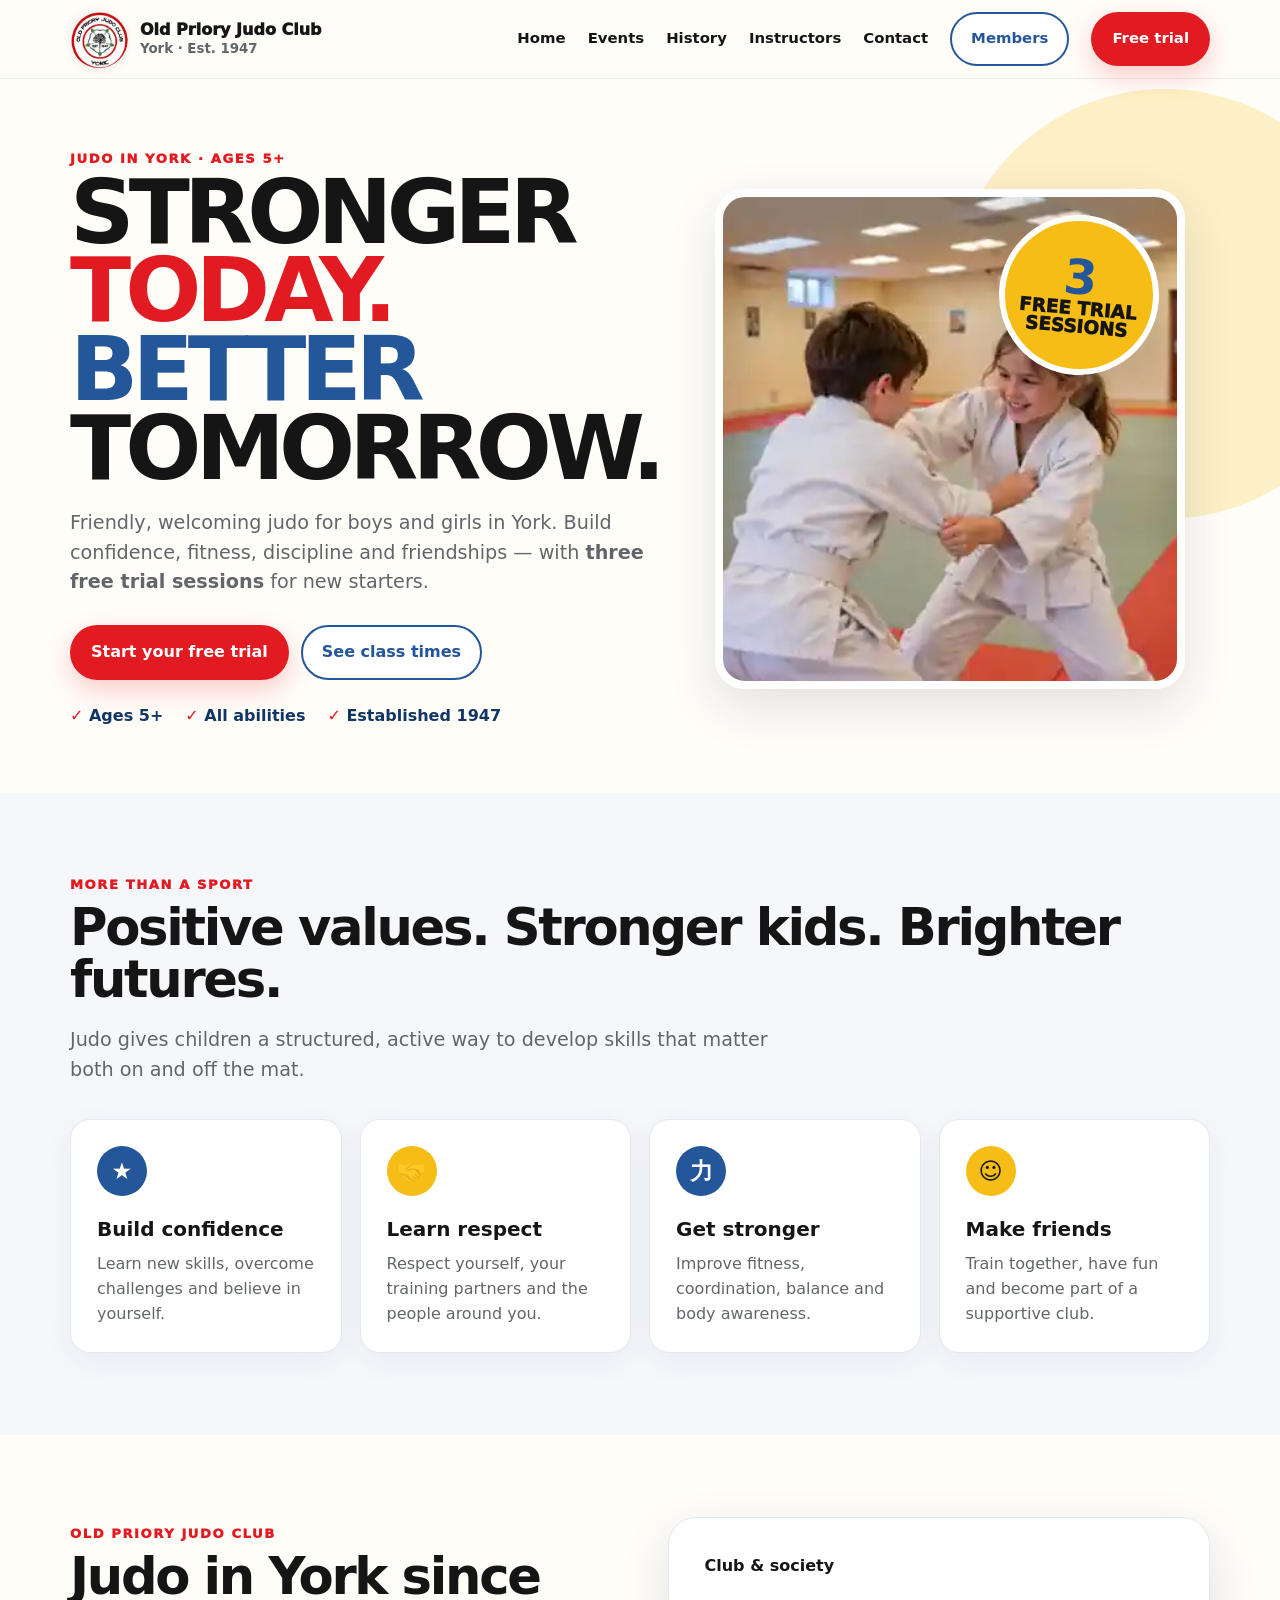
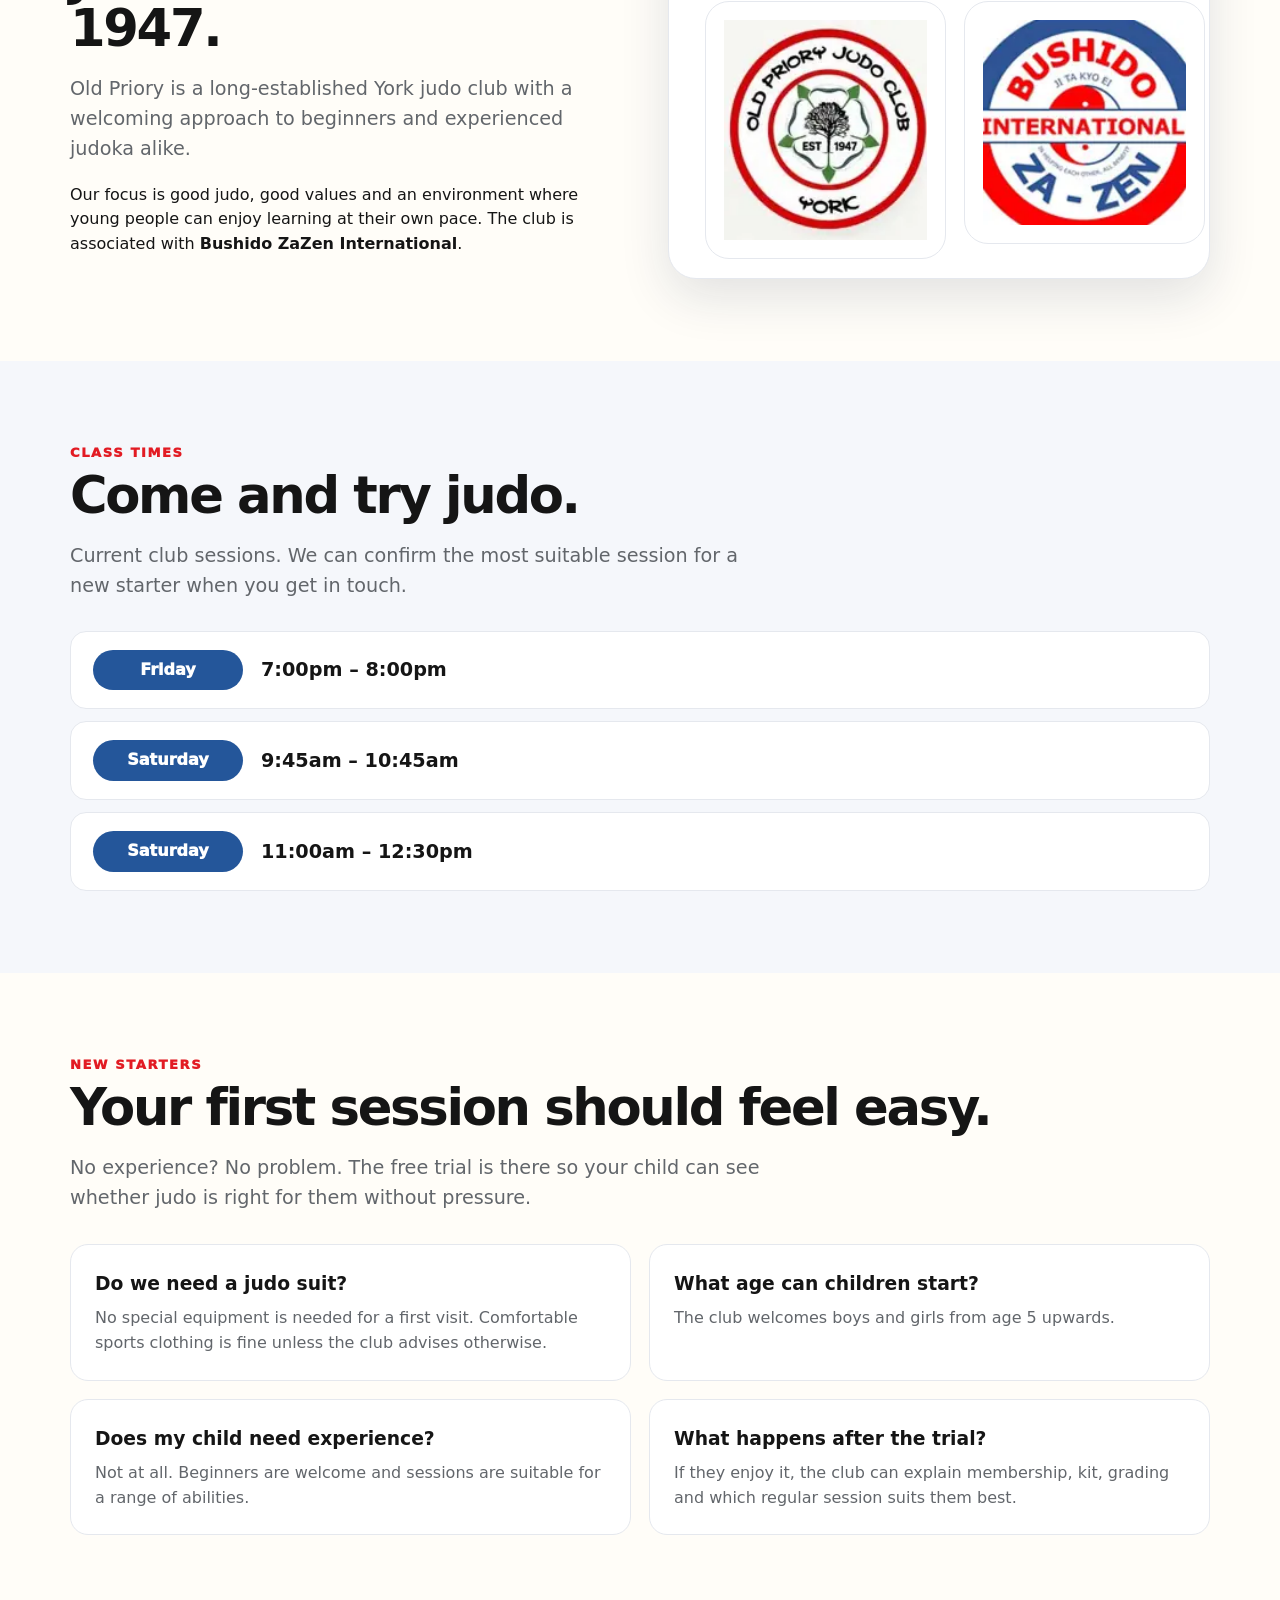
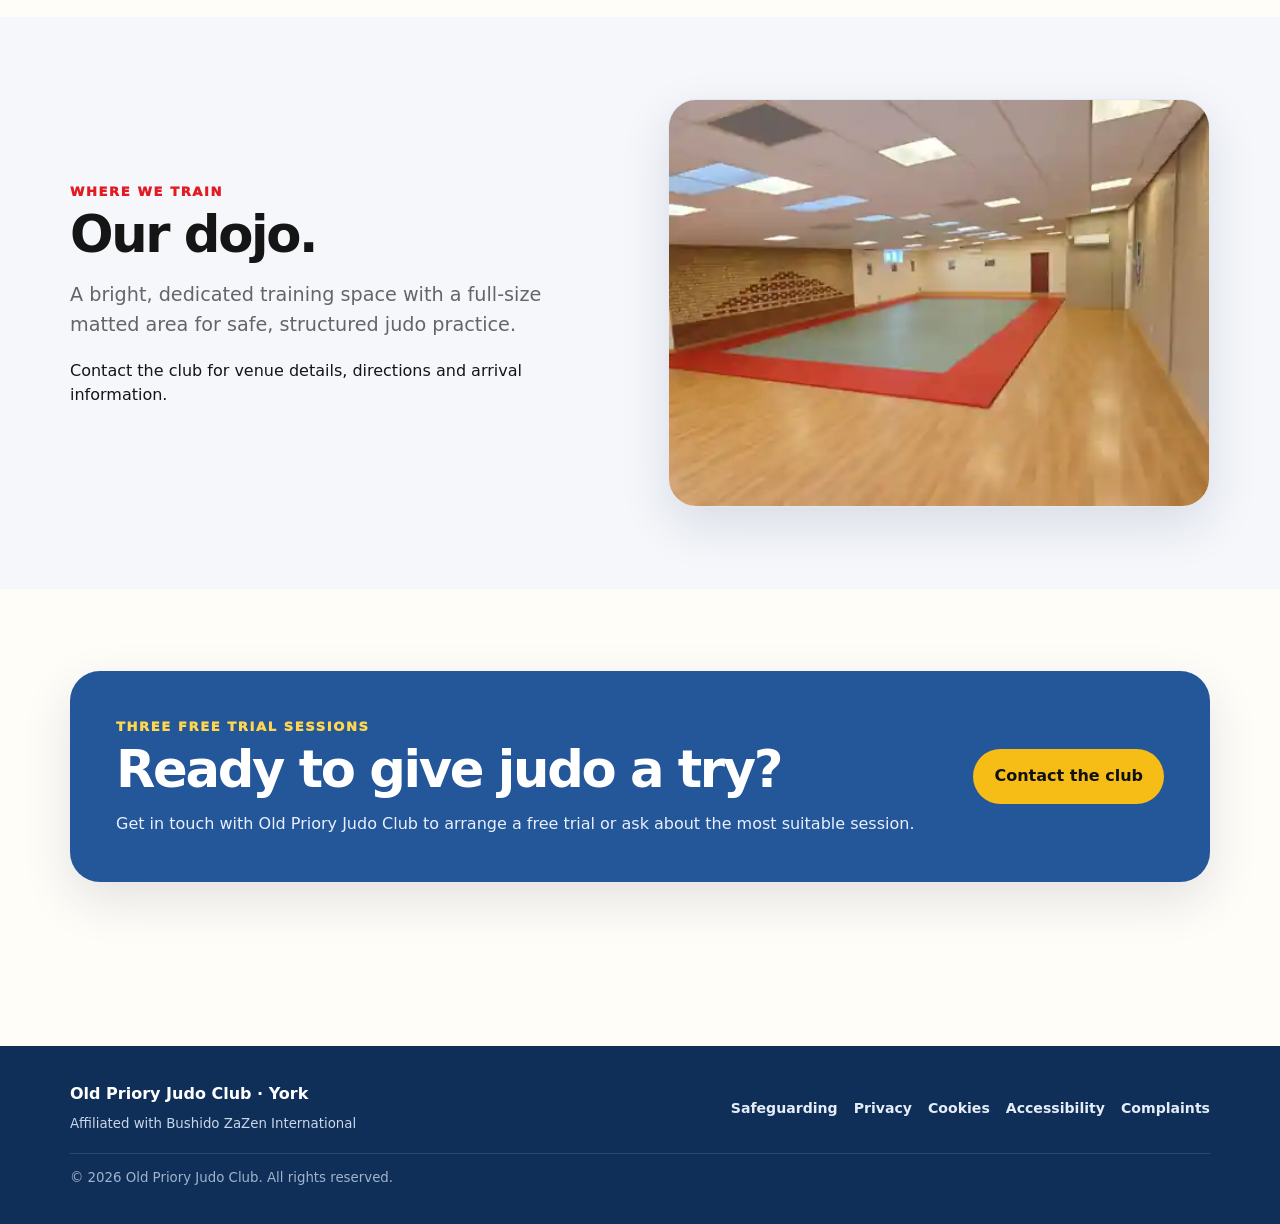
==== commit e8b0dc0b: "Route homepage contact prompts to contact page" ====
--- a/index.html
+++ b/index.html
@@ -20,9 +20,9 @@
         <a class="nav-link" href="/events.html">Events</a>
         <a class="nav-link" href="/history.html">History</a>
         <a class="nav-link" href="/instructors.html">Instructors</a>
-        <a class="nav-link" href="/contact.html">Contact</a>
+        <a class="nav-link" href="/contact">Contact</a>
         <a class="btn ghost" href="/members">Members</a>
-        <a class="btn red" href="/#contact">Free trial</a>
+        <a class="btn red" href="/contact">Free trial</a>
       </div>
     </div>
   </nav>
@@ -34,7 +34,7 @@
           <div class="eyebrow">Judo in York · Ages 5+</div>
           <h1>Stronger <span class="red">today.</span><br><span class="blue">Better</span> tomorrow.</h1>
           <p class="lead">Friendly, welcoming judo for boys and girls in York. Build confidence, fitness, discipline and friendships — with <strong>three free trial sessions</strong> for new starters.</p>
-          <div class="actions"><a class="btn red" href="/#contact">Start your free trial</a><a class="btn ghost" href="/#classes">See class times</a></div>
+          <div class="actions"><a class="btn red" href="/contact">Start your free trial</a><a class="btn ghost" href="/#classes">See class times</a></div>
           <div class="trust"><span><b>✓</b> Ages 5+</span><span><b>✓</b> All abilities</span><span><b>✓</b> Established 1947</span></div>
         </div>
         <div class="hero-art" role="img" aria-label="Children practising judo in a dojo">
@@ -102,7 +102,7 @@
           <div class="eyebrow">Where we train</div>
           <h2>Our dojo.</h2>
           <p class="lead">A bright, dedicated training space with a full-size matted area for safe, structured judo practice.</p>
-          <p>Contact the club for venue details, directions and arrival information.</p>
+          <p><a href="/contact">Contact the club</a> for venue details, directions and arrival information.</p>
         </div>
         <div class="brand-panel" style="padding:0;overflow:hidden">
           <img src="assets/dojo-empty.webp" alt="Old Priory Judo Club dojo" style="width:100%;display:block;aspect-ratio:4/3;object-fit:cover">
@@ -113,8 +113,8 @@
     <section class="section" id="contact">
       <div class="container">
         <div class="cta">
-          <div><div class="eyebrow" style="color:#ffd64e">Three free trial sessions</div><h2 style="margin-top:.35rem">Ready to give judo a try?</h2><p>Call Old Priory Judo Club on <strong>07730 365056</strong> to arrange a free trial or ask about the most suitable session.</p></div>
-          <a class="btn" href="tel:07730365056">Call 07730 365056</a>
+          <div><div class="eyebrow" style="color:#ffd64e">Three free trial sessions</div><h2 style="margin-top:.35rem">Ready to give judo a try?</h2><p>Get in touch with Old Priory Judo Club to arrange a free trial or ask about the most suitable session.</p></div>
+          <a class="btn" href="/contact">Contact the club</a>
         </div>
       </div>
     </section>
--- a/assets/site.css
+++ b/assets/site.css
@@ -235,3 +235,109 @@
 
 .contact-map{overflow:hidden;border:1px solid var(--line);border-radius:20px;box-shadow:0 8px 30px rgba(18,54,100,.06);background:white}
 .contact-map iframe{display:block;width:100%;height:320px;border:0}
+
+.foot-expanded{display:grid;grid-template-columns:1fr auto;gap:18px 30px;align-items:center}
+.foot-brand{display:grid;gap:3px}
+.foot-links{display:flex;gap:16px;flex-wrap:wrap;justify-content:flex-end;font-size:.88rem;font-weight:800}
+.foot-links a{color:#e4edf8}
+.foot-links a:hover{text-decoration:underline}
+.foot-copy{grid-column:1/-1;color:#9fb3ce!important;border-top:1px solid rgba(255,255,255,.12);padding-top:14px}
+.policy-layout{display:grid;grid-template-columns:240px 1fr;gap:28px;align-items:start}
+.policy-nav{position:sticky;top:110px;display:grid;gap:10px;padding:22px}
+.policy-nav a{color:var(--blue);font-weight:800}
+.policy-content{display:grid;gap:18px}
+.policy-section{scroll-margin-top:120px}
+.policy-section h2{font-size:2rem}
+.policy-section p{color:var(--muted);margin-bottom:0}
+@media(max-width:800px){
+  .foot-expanded{grid-template-columns:1fr}
+  .foot-links{justify-content:flex-start}
+  .foot-copy{grid-column:auto}
+  .policy-layout{grid-template-columns:1fr}
+  .policy-nav{position:static}
+}
+
+.foot-brand strong,.foot-brand small{display:block}
+.foot-brand small{margin-top:4px}
+
+.map-placeholder{min-height:250px;display:grid;place-items:center;align-content:center;gap:10px;padding:28px;text-align:center;background:var(--soft)}
+.map-placeholder strong{font-size:1.2rem}
+.map-placeholder span{max-width:460px;color:var(--muted)}
+.map-placeholder .btn{margin-top:6px}
+
+.member-resource-grid{display:grid;grid-template-columns:repeat(3,minmax(0,1fr));gap:18px}
+.member-category-card{display:flex;flex-direction:column;min-height:220px}
+.member-category-card h3{margin:.35rem 0 14px;font-size:1.35rem}
+.member-category-card>p{margin:0;color:var(--muted)}
+.member-card-items{display:grid;gap:9px}
+.member-card-item{display:grid;gap:2px;padding:12px 13px;border:1px solid var(--line);border-radius:12px;background:var(--soft);transition:.15s}
+a.member-card-item:hover{border-color:#cbd6e6;transform:translateY(-1px)}
+.member-card-item span{color:var(--muted);font-size:.9rem}
+.member-card-item small{color:var(--blue);font-weight:850;margin-top:3px}
+.member-card-item.unavailable small{color:var(--muted)}
+.member-account-card .btn{align-self:flex-start;margin-top:auto}
+.member-account-card h3{margin:.35rem 0 5px}
+.member-account-card p{margin:0 0 18px;color:var(--muted)}
+.resource-edit-form select,.resource-edit-form input[type="url"],.resource-edit-form input[type="number"]{width:100%;padding:11px 12px;border:1px solid var(--line);border-radius:10px;background:white;color:var(--ink);font:inherit}
+.resource-edit-form select:focus,.resource-edit-form input[type="url"]:focus,.resource-edit-form input[type="number"]:focus{outline:3px solid rgba(36,86,154,.15);border-color:var(--blue)}
+@media(max-width:900px){.member-resource-grid{grid-template-columns:repeat(2,minmax(0,1fr))}}
+@media(max-width:650px){.member-resource-grid{grid-template-columns:1fr}}
+
+.resource-storage-summary{display:grid;gap:12px;margin-bottom:18px;padding:20px 22px}
+.resource-storage-summary>div:first-child{display:flex;justify-content:space-between;gap:18px;flex-wrap:wrap}
+.resource-storage-summary span{color:var(--muted);font-size:.92rem}
+.resource-storage-track{height:9px;border-radius:999px;background:var(--soft);overflow:hidden}
+.resource-storage-track span{display:block;height:100%;background:var(--blue);border-radius:inherit}
+
+.resource-edit-form input[type="file"]{width:100%;padding:10px;border:1px solid var(--line);border-radius:10px;background:white;color:var(--ink);font:inherit}
+.resource-edit-form label>small{display:block;margin-top:5px;color:var(--muted);font-weight:600}
+.resource-current-file{display:flex;gap:8px 14px;align-items:baseline;flex-wrap:wrap;margin:2px 0 8px;padding:10px 12px;border-radius:10px;background:var(--soft);border:1px solid var(--line)}
+.resource-current-file span{color:var(--muted);font-weight:600}
+
+.member-page-content{padding-top:24px}
+.member-toolbar{display:flex;align-items:center;justify-content:space-between;gap:18px;margin-bottom:34px;padding:8px;border:1px solid var(--line);border-radius:14px;background:white;box-shadow:0 8px 24px rgba(18,54,100,.04)}
+.member-toolbar-links{display:flex;align-items:center;gap:4px;flex-wrap:wrap}
+.member-toolbar a,.member-toolbar button{display:inline-flex;align-items:center;min-height:38px;padding:8px 12px;border:0;border-radius:9px;background:transparent;color:var(--blue);font:inherit;font-weight:850;cursor:pointer}
+.member-toolbar a:hover,.member-toolbar button:hover{background:var(--soft)}
+.member-toolbar a.active{background:var(--blue);color:white}
+.member-toolbar form{margin:0}
+.member-section-heading{display:flex;justify-content:space-between;align-items:end;gap:24px;margin-bottom:18px}
+.member-section-heading h2{margin:.25rem 0 0}
+.member-section-heading p{max-width:440px;margin:0;color:var(--muted);text-align:right}
+.member-card-heading{display:flex;align-items:flex-start;justify-content:space-between;gap:12px}
+.member-card-heading h3{margin:.35rem 0 14px}
+.member-count-badge{display:inline-grid;place-items:center;min-width:30px;height:30px;padding:0 8px;border-radius:999px;background:var(--soft);color:var(--blue);font-weight:900;font-size:.85rem}
+.member-account-card .status-badge{align-self:flex-start;margin-bottom:16px}
+.member-empty-card{justify-content:flex-start}
+.member-account-layout{display:grid;grid-template-columns:minmax(240px,.75fr) minmax(0,1.25fr);gap:20px;align-items:start}
+.account-summary-card{display:flex;flex-direction:column;align-items:flex-start;gap:8px}
+.account-summary-card h2{margin:.2rem 0 0}
+.account-summary-card p{margin:0;color:var(--muted);overflow-wrap:anywhere}
+.account-summary-card small{margin-top:12px;color:var(--muted);line-height:1.5}
+.member-password-card{max-width:none}
+.member-password-card h2{margin:.25rem 0 6px}
+@media(max-width:800px){
+  .member-toolbar{align-items:flex-start;flex-direction:column}
+  .member-toolbar form{width:100%}
+  .member-toolbar button{width:100%;justify-content:flex-start}
+  .member-section-heading{align-items:flex-start;flex-direction:column;gap:6px}
+  .member-section-heading p{text-align:left}
+  .member-account-layout{grid-template-columns:1fr}
+}
+
+.anniversary-layout{display:grid;grid-template-columns:minmax(0,1.45fr) minmax(260px,.55fr);gap:22px;align-items:start}
+.anniversary-main-card{padding:30px}
+.anniversary-main-card h2{font-size:2rem;margin:.35rem 0 16px}
+.anniversary-main-card p,.anniversary-side-card p{color:var(--muted);line-height:1.7}
+.anniversary-status{display:flex;align-items:center;gap:12px;flex-wrap:wrap;margin-top:24px;padding-top:20px;border-top:1px solid var(--line)}
+.anniversary-status>span:last-child{color:var(--muted);font-weight:700}
+.anniversary-side-card{display:flex;flex-direction:column;gap:10px}
+.anniversary-side-card h3{margin:.2rem 0 0}
+.anniversary-side-card .btn{align-self:flex-start;margin-top:8px}
+.anniversary-callout{display:flex;align-items:center;justify-content:space-between;gap:24px;margin:0 0 18px;padding:22px 24px}
+.anniversary-callout h3{margin:.3rem 0 6px}
+.anniversary-callout p{margin:0;color:var(--muted)}
+@media(max-width:800px){
+  .anniversary-layout{grid-template-columns:1fr}
+  .anniversary-callout{align-items:flex-start;flex-direction:column}
+}
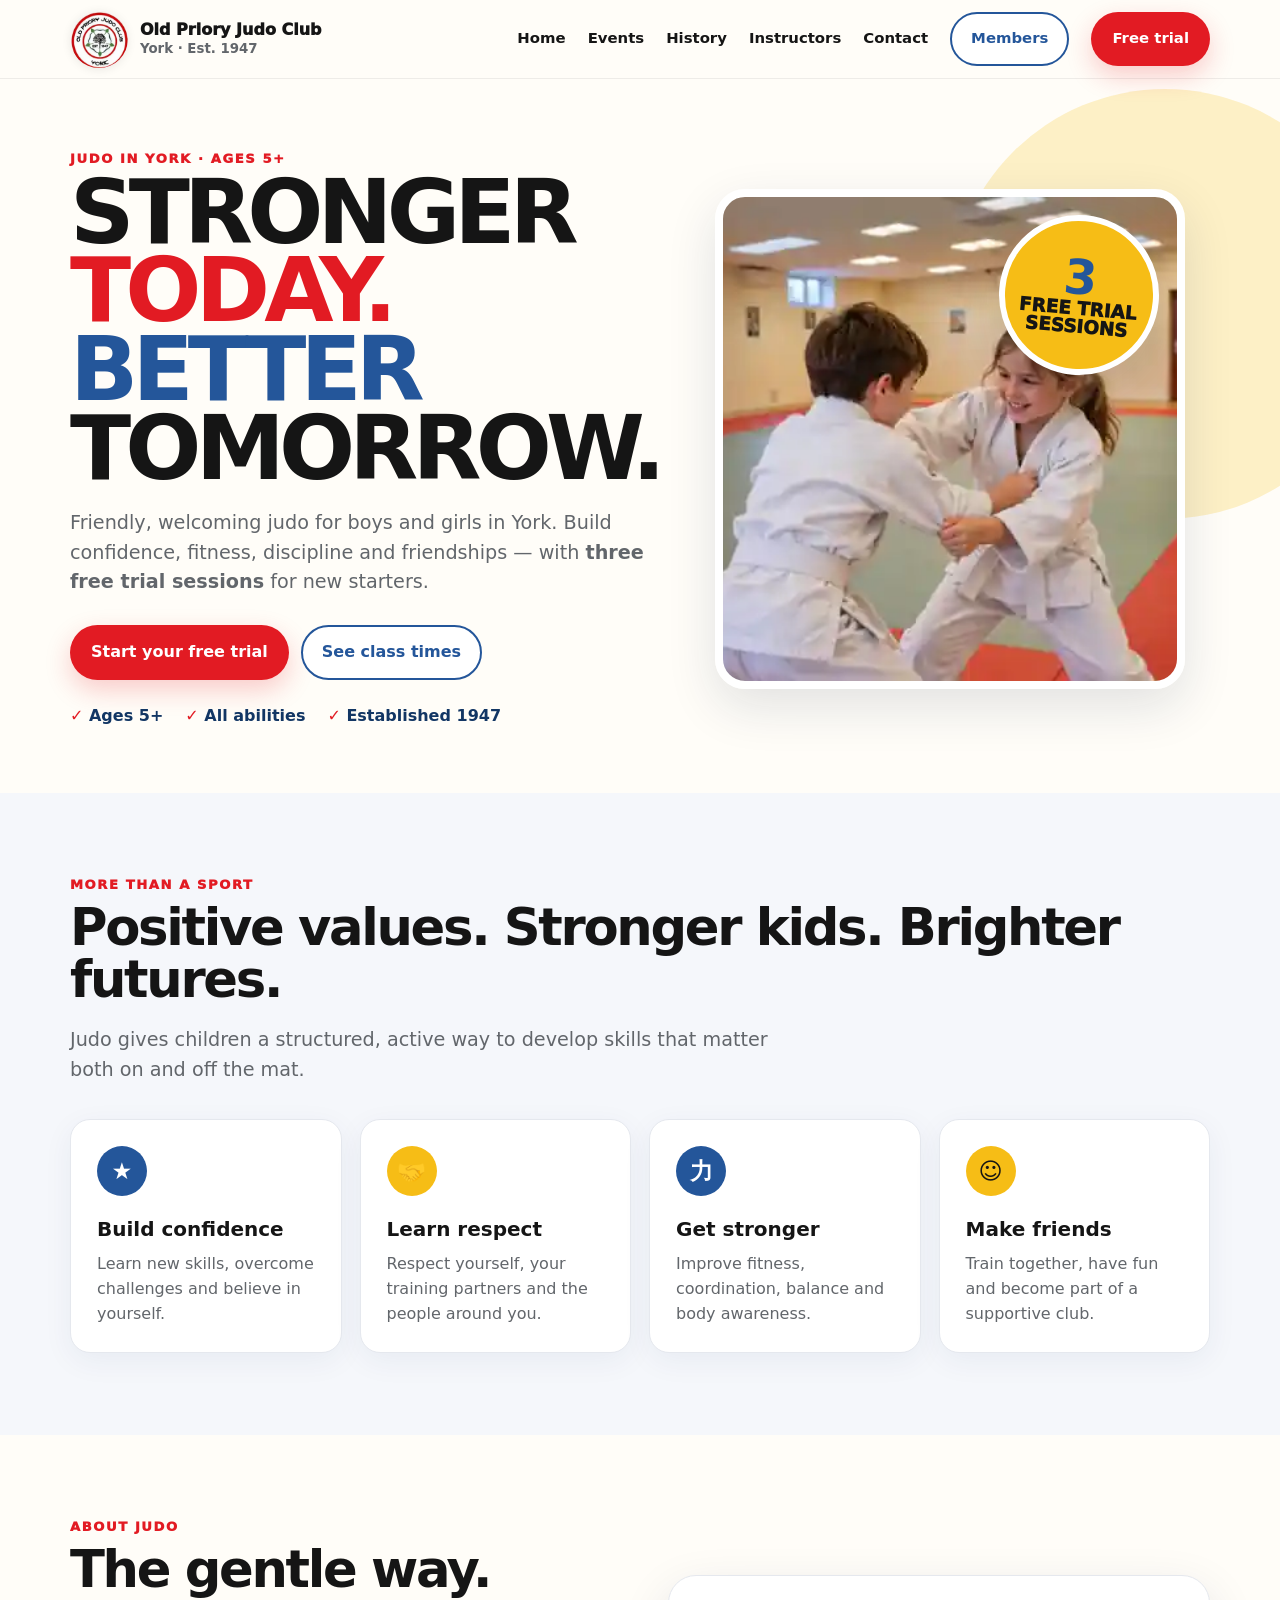
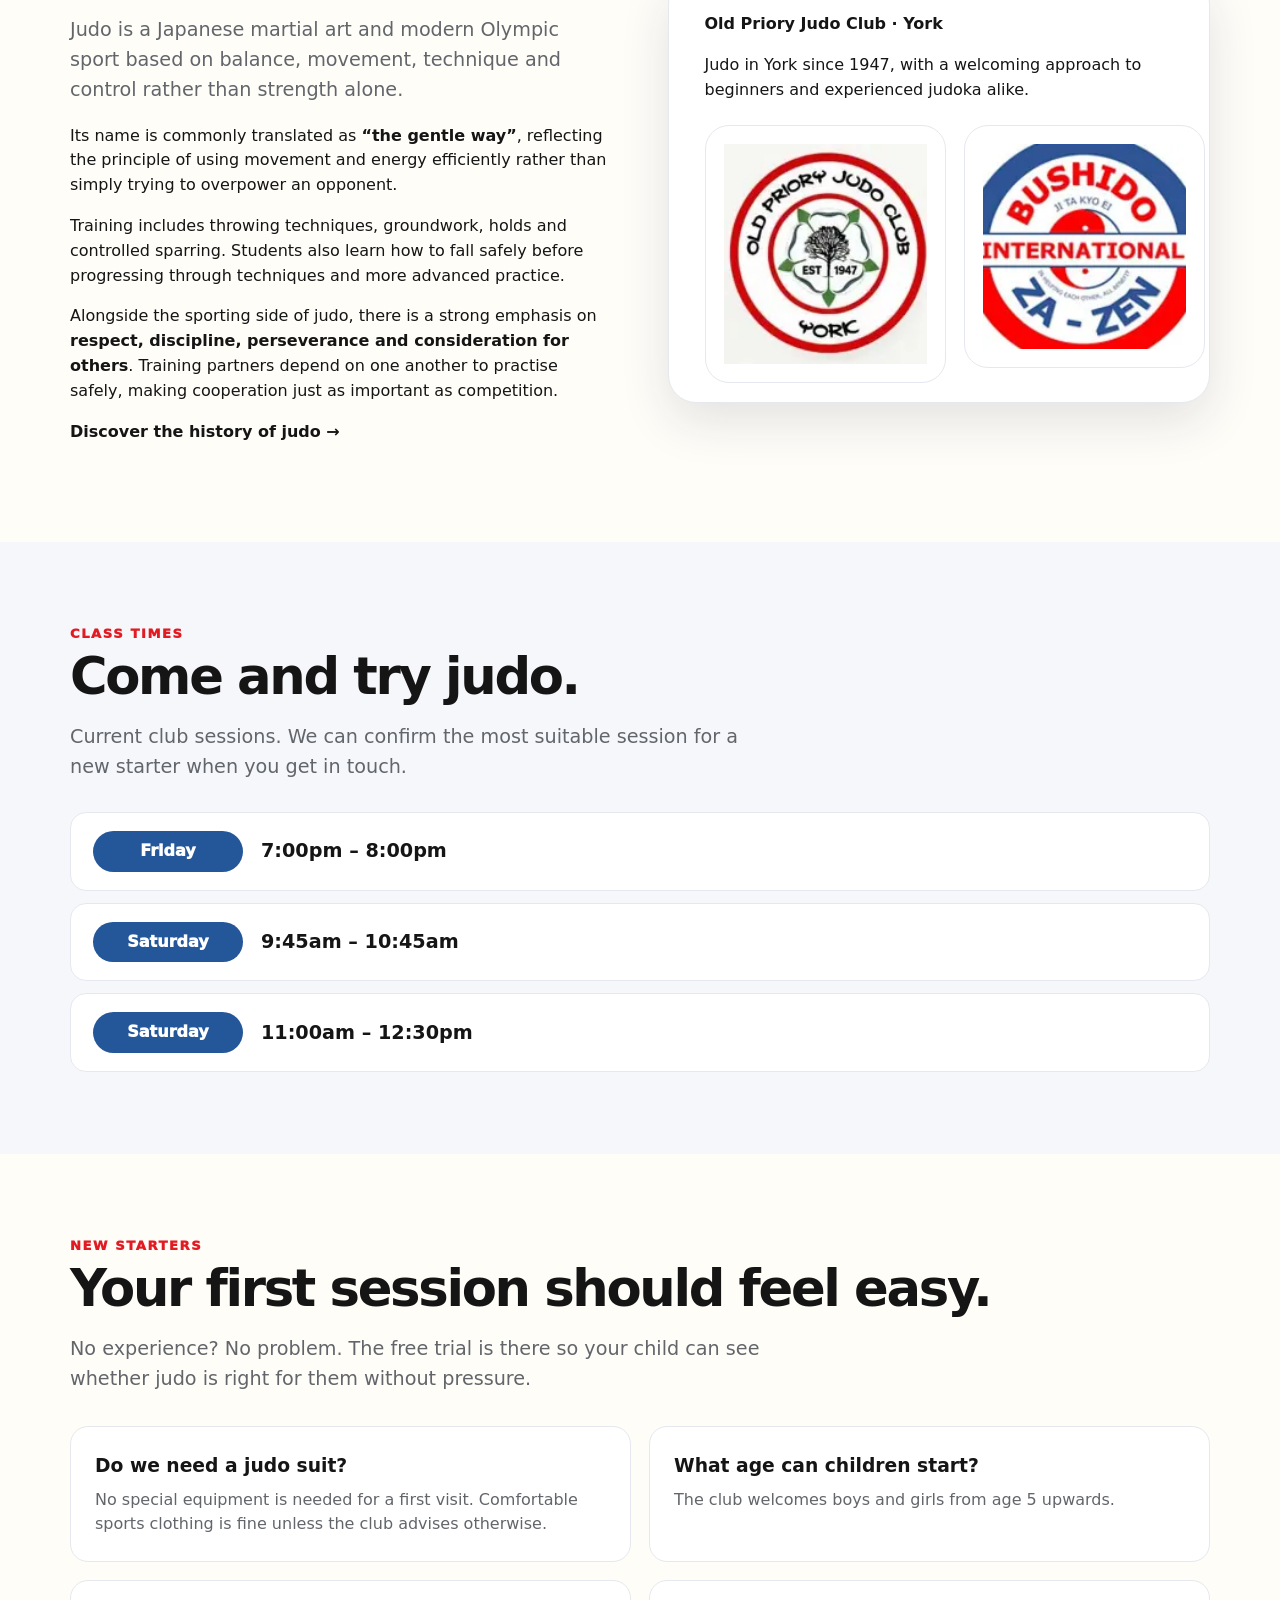
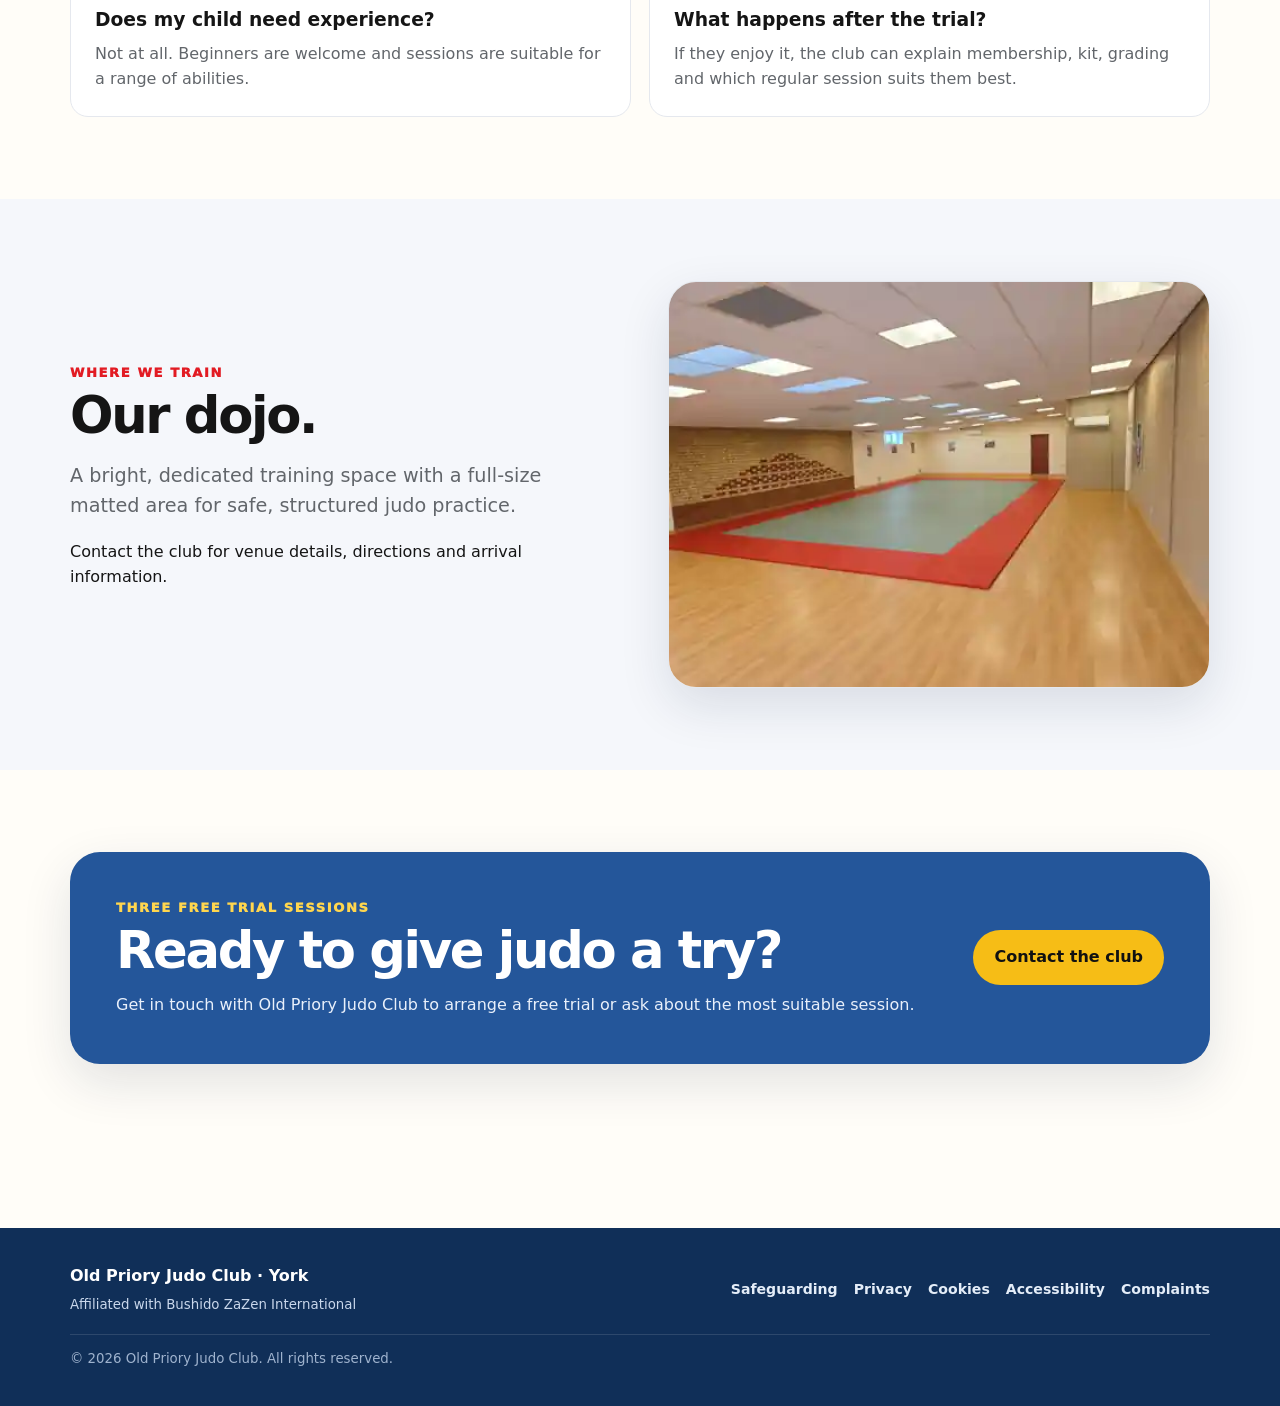
==== commit e31a01a4: "Add About Judo homepage content" ====
--- a/index.html
+++ b/index.html
@@ -34,7 +34,7 @@
           <div class="eyebrow">Judo in York · Ages 5+</div>
           <h1>Stronger <span class="red">today.</span><br><span class="blue">Better</span> tomorrow.</h1>
           <p class="lead">Friendly, welcoming judo for boys and girls in York. Build confidence, fitness, discipline and friendships — with <strong>three free trial sessions</strong> for new starters.</p>
-          <div class="actions"><a class="btn red" href="/contact">Start your free trial</a><a class="btn ghost" href="/#classes">See class times</a></div>
+          <div class="actions"><a class="btn red" href="/#new">Start your free trial</a><a class="btn ghost" href="/#classes">See class times</a></div>
           <div class="trust"><span><b>✓</b> Ages 5+</span><span><b>✓</b> All abilities</span><span><b>✓</b> Established 1947</span></div>
         </div>
         <div class="hero-art" role="img" aria-label="Children practising judo in a dojo">
@@ -60,12 +60,16 @@
     <section class="section" id="about">
       <div class="container split">
         <div>
-          <div class="eyebrow">Old Priory Judo Club</div><h2>Judo in York since 1947.</h2>
-          <p class="lead">Old Priory is a long-established York judo club with a welcoming approach to beginners and experienced judoka alike.</p>
-          <p>Our focus is good judo, good values and an environment where young people can enjoy learning at their own pace. The club is associated with <strong>Bushido ZaZen International</strong>.</p>
+          <div class="eyebrow">About judo</div><h2>The gentle way.</h2>
+          <p class="lead">Judo is a Japanese martial art and modern Olympic sport based on balance, movement, technique and control rather than strength alone.</p>
+          <p>Its name is commonly translated as <strong>“the gentle way”</strong>, reflecting the principle of using movement and energy efficiently rather than simply trying to overpower an opponent.</p>
+          <p>Training includes throwing techniques, groundwork, holds and controlled sparring. Students also learn how to fall safely before progressing through techniques and more advanced practice.</p>
+          <p>Alongside the sporting side of judo, there is a strong emphasis on <strong>respect, discipline, perseverance and consideration for others</strong>. Training partners depend on one another to practise safely, making cooperation just as important as competition.</p>
+          <p><a href="/history.html"><strong>Discover the history of judo →</strong></a></p>
         </div>
         <div class="brand-panel">
-          <strong>Club & society</strong>
+          <strong>Old Priory Judo Club · York</strong>
+          <p>Judo in York since 1947, with a welcoming approach to beginners and experienced judoka alike.</p>
           <div class="logo-pair"><div class="logo-card"><img src="assets/old-priory-logo.webp" alt="Old Priory Judo Club logo"></div><div class="logo-card"><img src="assets/bushido-logo.webp" alt="Bushido ZaZen International logo"></div></div>
         </div>
       </div>
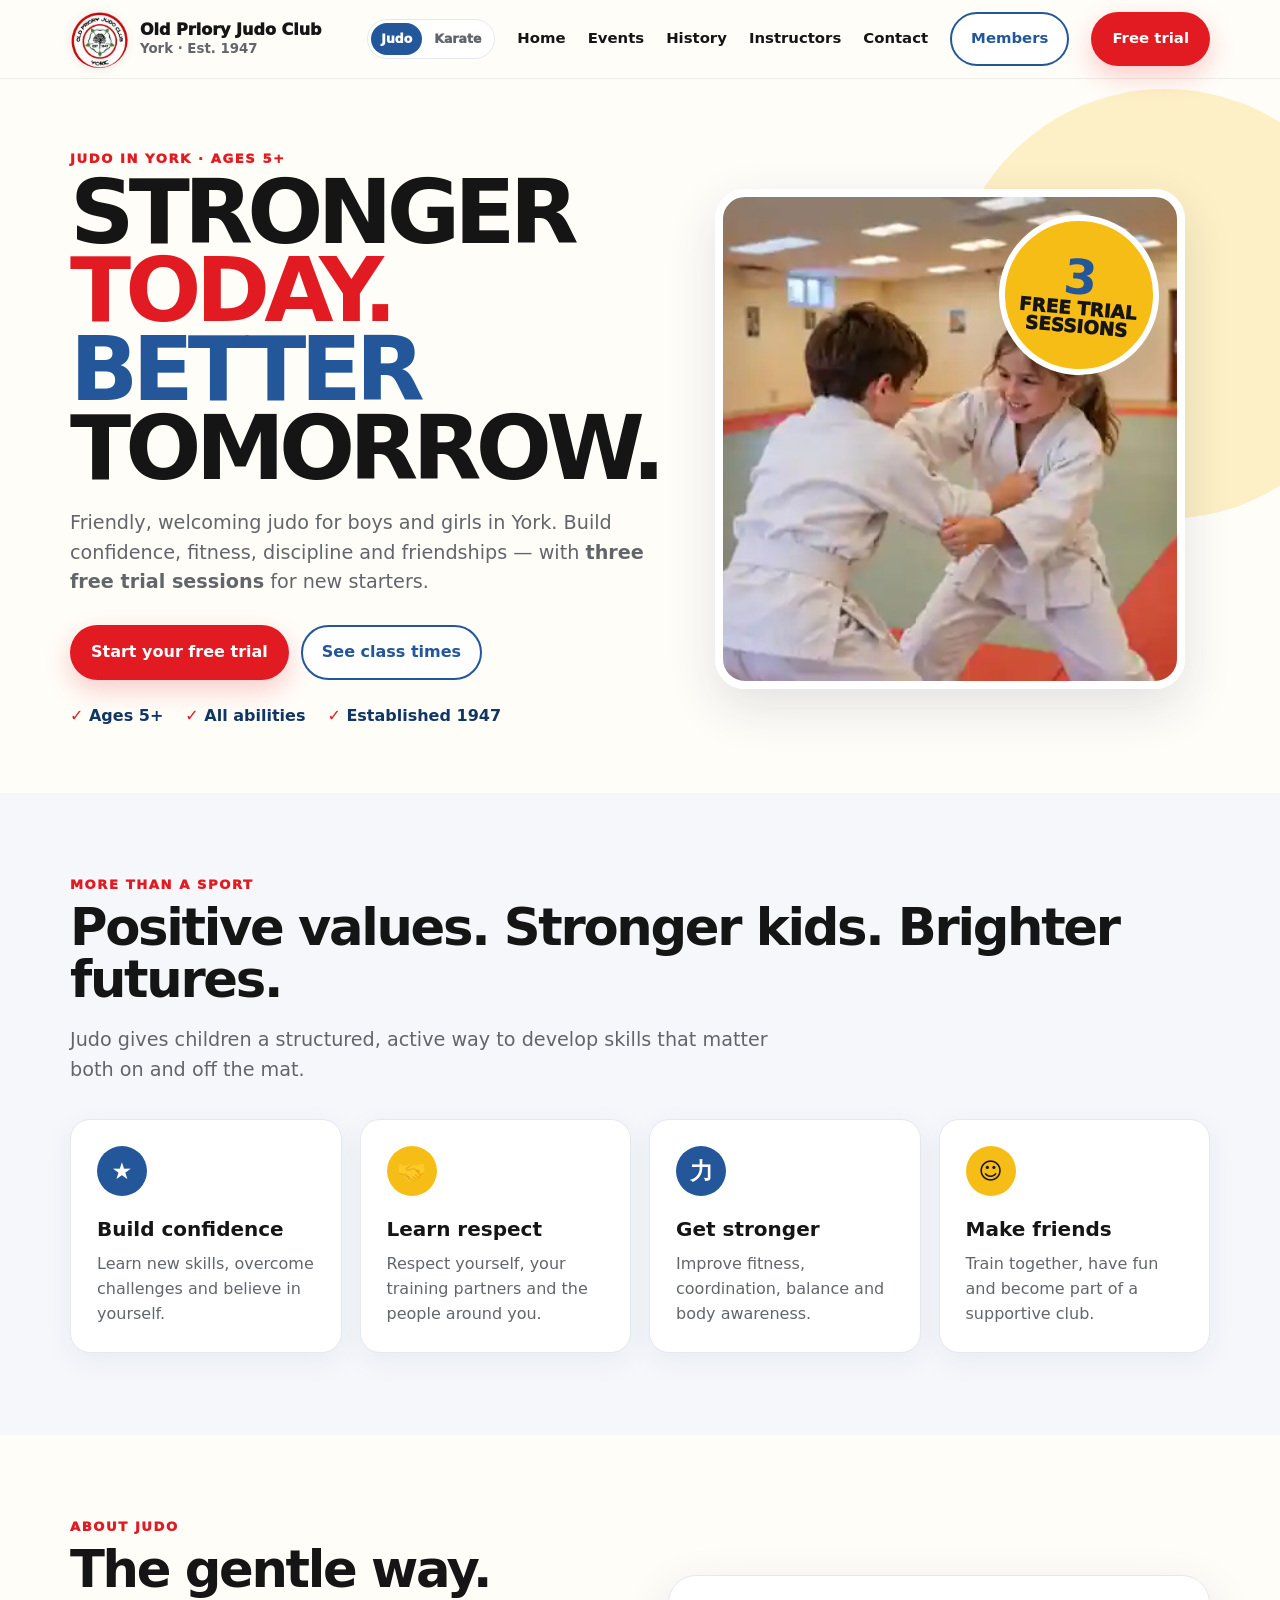
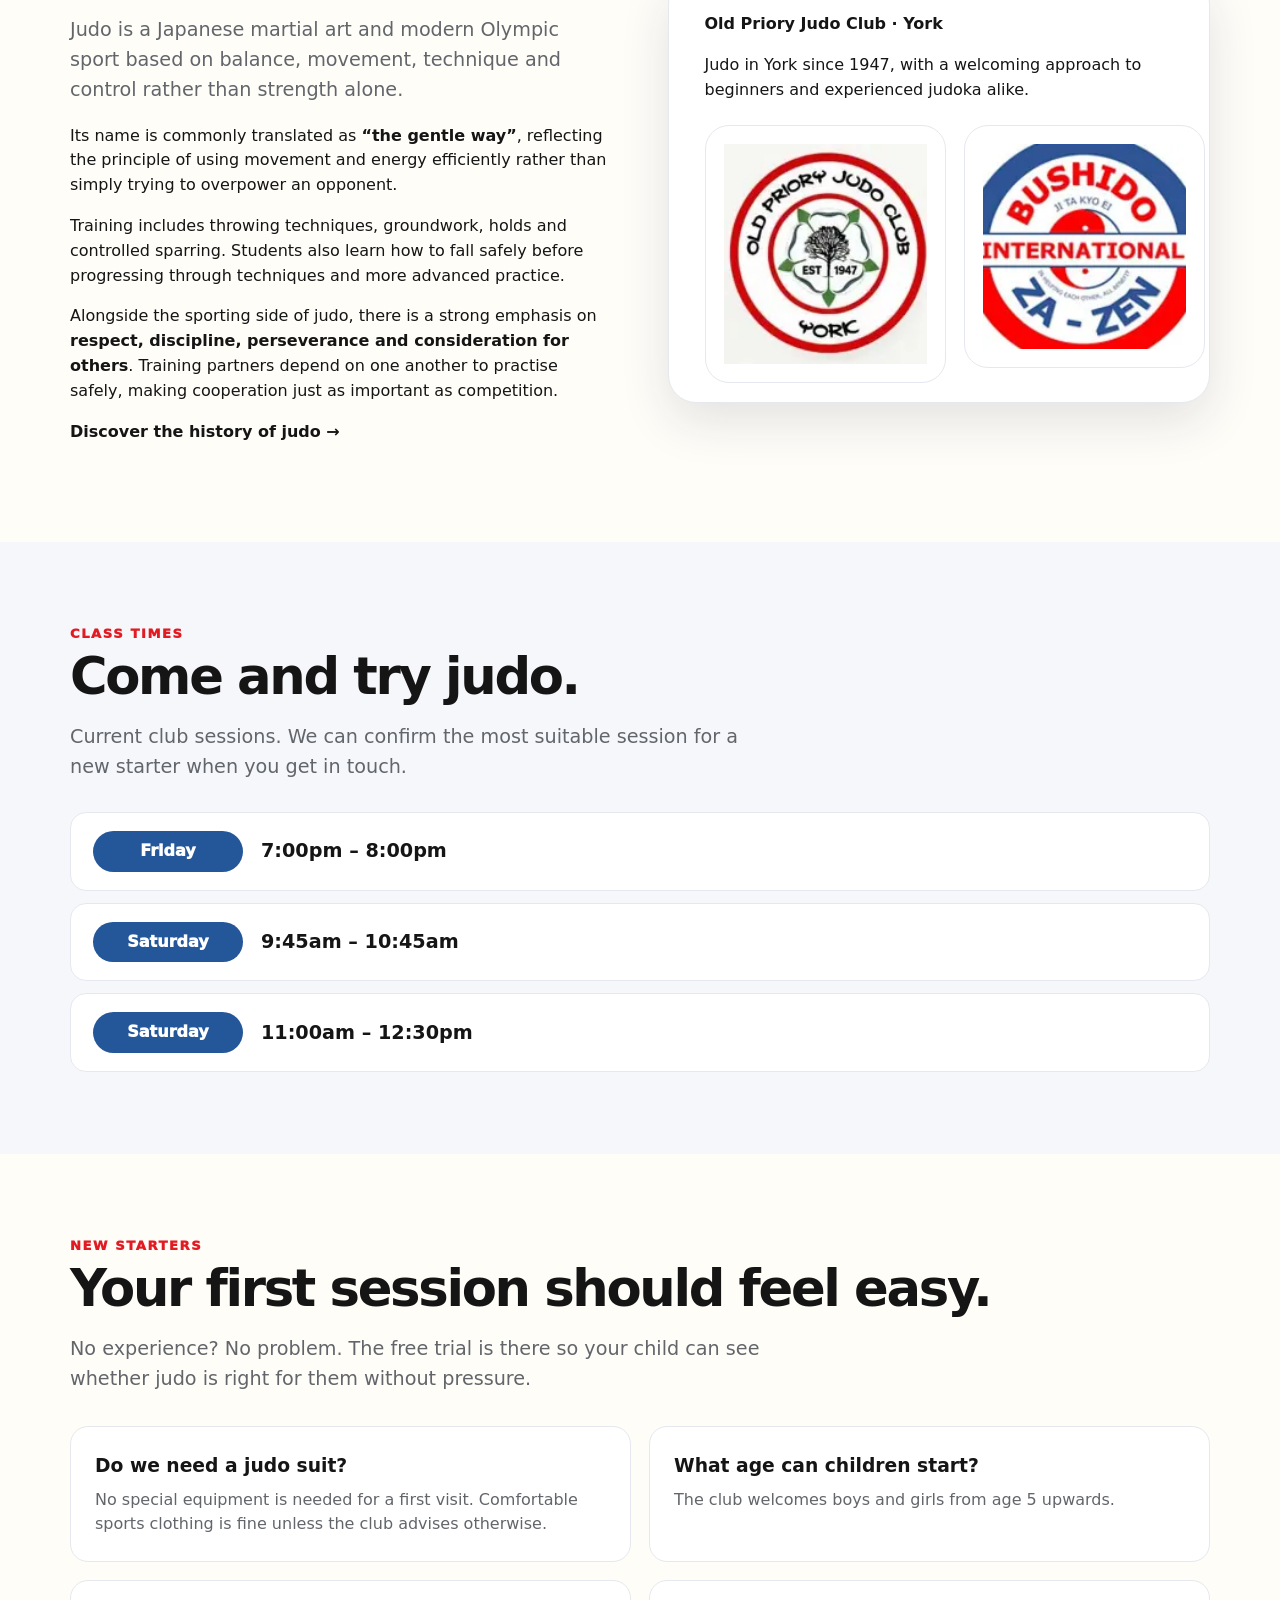
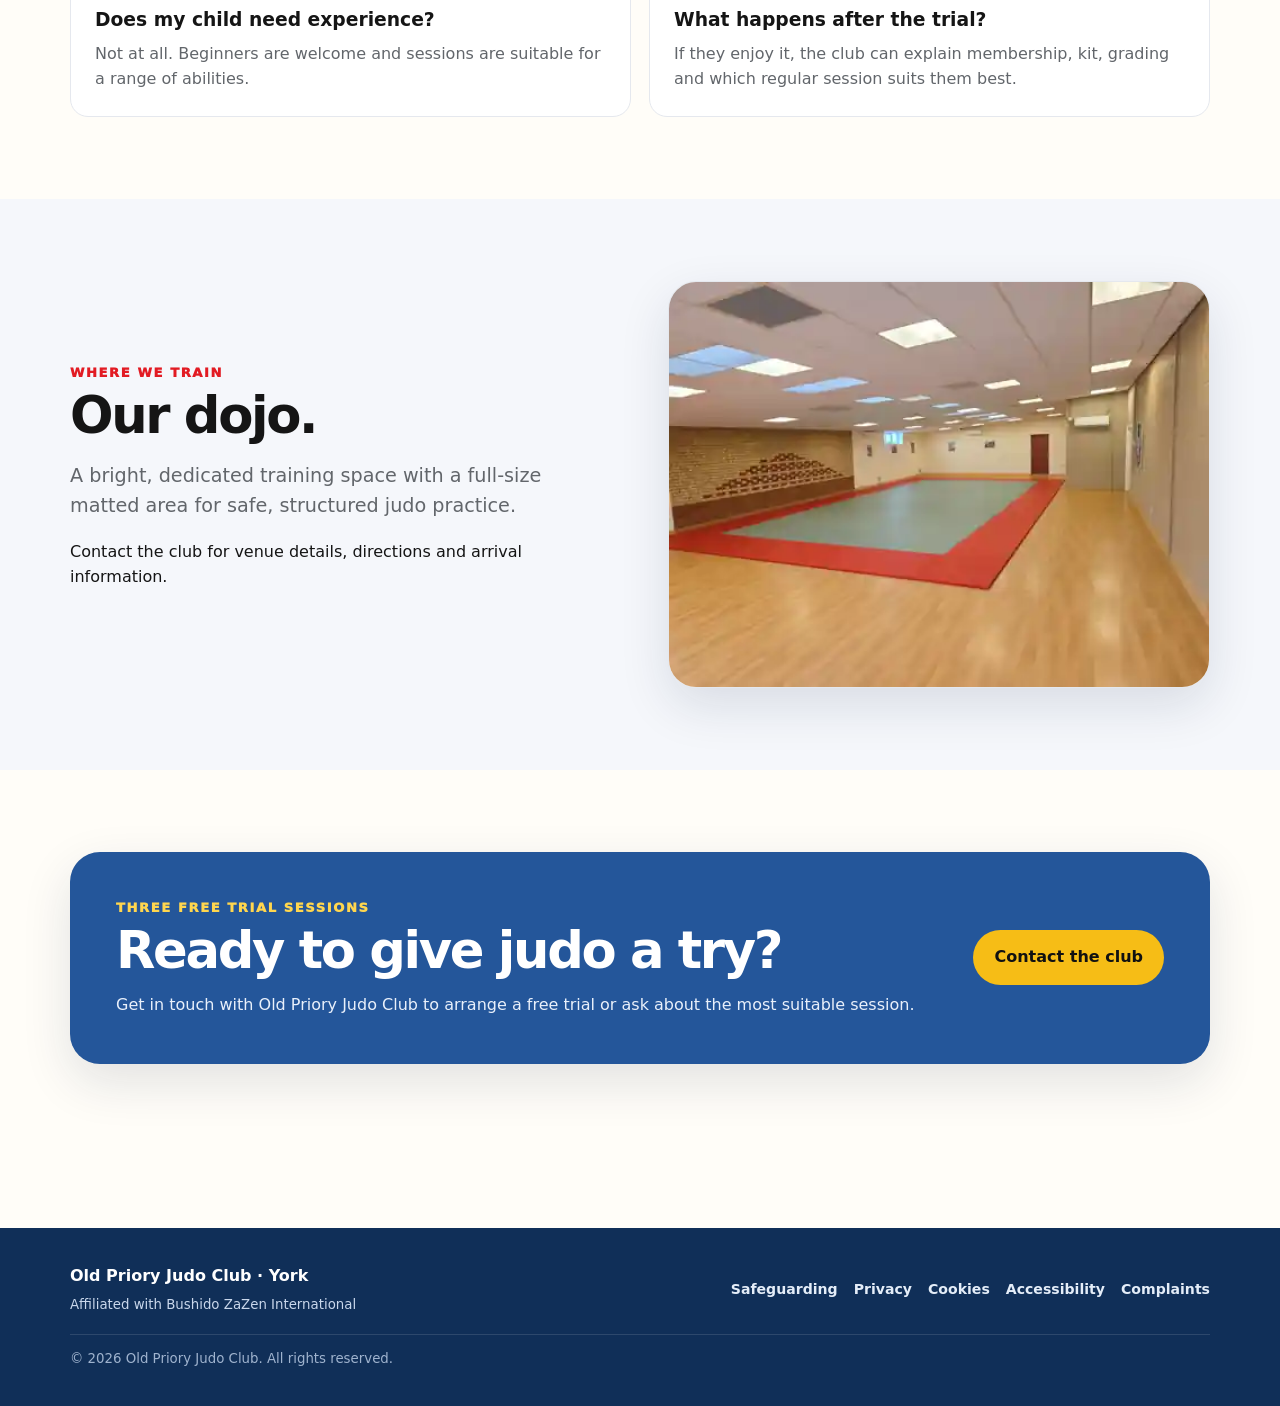
==== commit 29f17c56: "Model Karate sibling site on UAT" ====
--- a/index.html
+++ b/index.html
@@ -4,6 +4,7 @@
 <head>
   <meta charset="utf-8">
   <meta name="viewport" content="width=device-width,initial-scale=1">
+  <link rel="icon" type="image/png" sizes="32x32" href="/favicon.png">
   <title>Old Priory Judo Club York</title>
   <meta name="description" content="Old Priory Judo Club in York. Friendly judo for boys and girls aged 5+, with three free trial sessions for new starters.">
   <link rel="stylesheet" href="assets/site.css">
@@ -15,7 +16,7 @@
       <button class="menu-toggle" type="button" aria-expanded="false" aria-controls="site-menu" aria-label="Open navigation">
         <span></span><span></span><span></span>
       </button>
-      <div class="links" id="site-menu">
+      <div class="links" id="site-menu"><div class="discipline-switch" aria-label="Choose discipline"><a class="active judo" href="/">Judo</a><a href="/karate.html">Karate</a></div>
         <a class="nav-link" href="/">Home</a>
         <a class="nav-link" href="/events.html">Events</a>
         <a class="nav-link" href="/history.html">History</a>
--- a/assets/site.css
+++ b/assets/site.css
@@ -54,6 +54,13 @@
 .page-card{background:white;border:1px solid var(--line);border-radius:22px;padding:30px;box-shadow:0 8px 30px rgba(18,54,100,.06)}
 .placeholder-grid{display:grid;grid-template-columns:repeat(3,1fr);gap:18px;margin-top:30px}
 .placeholder-grid h3{margin-top:0}.placeholder-grid p{color:var(--muted);margin-bottom:0}
+.history-stack{display:grid;gap:24px}
+.history-article{padding:36px 40px}
+.history-article h2{margin-top:.45rem}
+.history-article p{max-width:880px}
+.history-article p:last-child{margin-bottom:0}
+.history-club{border-left:7px solid var(--red)}
+@media(max-width:560px){.history-article{padding:26px 24px}}
 @media(max-width:900px){
   .nav-inner{position:relative}
   .menu-toggle{display:block;flex:0 0 auto}
@@ -341,3 +348,35 @@
   .anniversary-layout{grid-template-columns:1fr}
   .anniversary-callout{align-items:flex-start;flex-direction:column}
 }
+
+
+/* Judo / Karate public-site switcher */
+.discipline-switch{display:inline-flex;align-items:center;gap:2px;padding:3px;border:1px solid var(--line);border-radius:999px;background:white;white-space:nowrap}
+.discipline-switch a{padding:6px 10px;border-radius:999px;font-size:.78rem;font-weight:950;color:var(--muted)}
+.discipline-switch a.active.judo{background:var(--blue);color:white}
+.discipline-switch a.active.karate{background:#2f7d32;color:white}
+@media(max-width:900px){.links .discipline-switch{margin:0 0 8px}.discipline-switch a{flex:1;text-align:center}}
+
+/* Karate sibling site */
+.karate-page{--karate:#2f7d32;--karate-dark:#194d22;--karate-soft:#eef7ef}
+.karate-page .eyebrow,.karate-page .nav-link.active{color:var(--karate)}
+.karate-page .btn.karate{background:var(--karate);color:white;box-shadow:0 10px 26px rgba(47,125,50,.22)}
+.karate-page .btn.karate:hover{transform:translateY(-2px)}
+.karate-page .btn.ghost{border-color:var(--karate);color:var(--karate)}
+.karate-page .day{background:var(--karate)}
+.karate-page .trust{color:var(--karate-dark)}
+.karate-page .trust b{color:var(--karate)}
+.karate-page .cta{background:var(--karate-dark)}
+.karate-page .cta .btn{background:white;color:var(--karate-dark)}
+.karate-page .card:nth-child(odd) .icon{background:var(--karate);color:white}
+.karate-page .card:nth-child(even) .icon{background:#dfeee0;color:var(--karate-dark)}
+.karate-page .history-club{border-left-color:var(--karate)}
+.karate-hero{padding:70px 0 64px;background:linear-gradient(135deg,#fffdf8 0%,#f3faf3 100%);overflow:hidden}
+.karate-hero-art{min-height:470px;border-radius:30px;background:linear-gradient(145deg,#eef7ef,#dceede);border:8px solid white;display:grid;place-items:center;box-shadow:var(--shadow);position:relative;overflow:hidden}
+.karate-hero-art:before{content:"";position:absolute;width:330px;height:330px;border-radius:50%;background:white;opacity:.72}
+.karate-hero-art img{position:relative;z-index:1;width:min(78%,350px);height:auto;filter:drop-shadow(0 16px 24px rgba(24,76,33,.15))}
+.karate-brand-panel{background:var(--karate-soft);border-color:#d5e8d7}
+.karate-brand-panel img{display:block;width:min(100%,320px);margin:0 auto 18px}
+.karate-note{padding:16px 18px;border-radius:14px;background:var(--karate-soft);border-left:5px solid var(--karate);color:#315738}
+.karate-page footer{background:#173e20}
+@media(max-width:560px){.karate-hero{padding-top:44px}.karate-hero-art{min-height:330px}}
